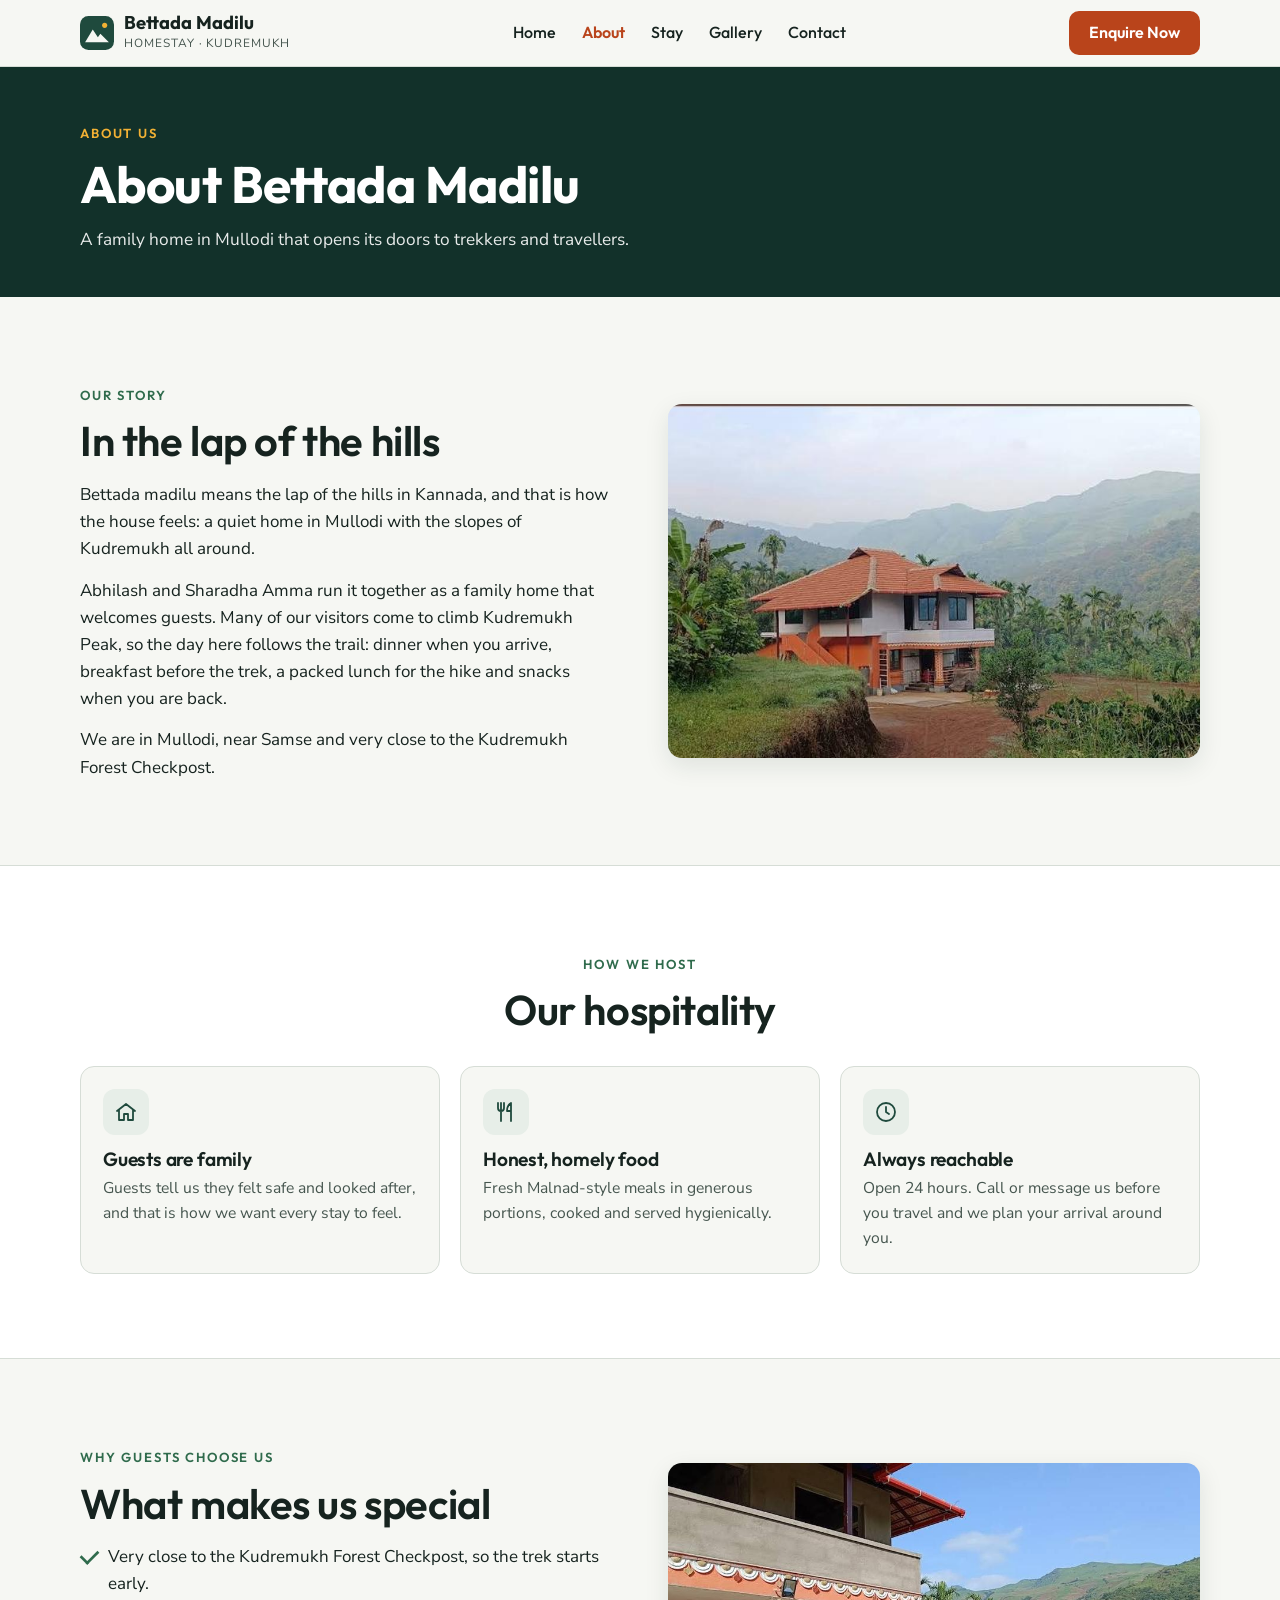
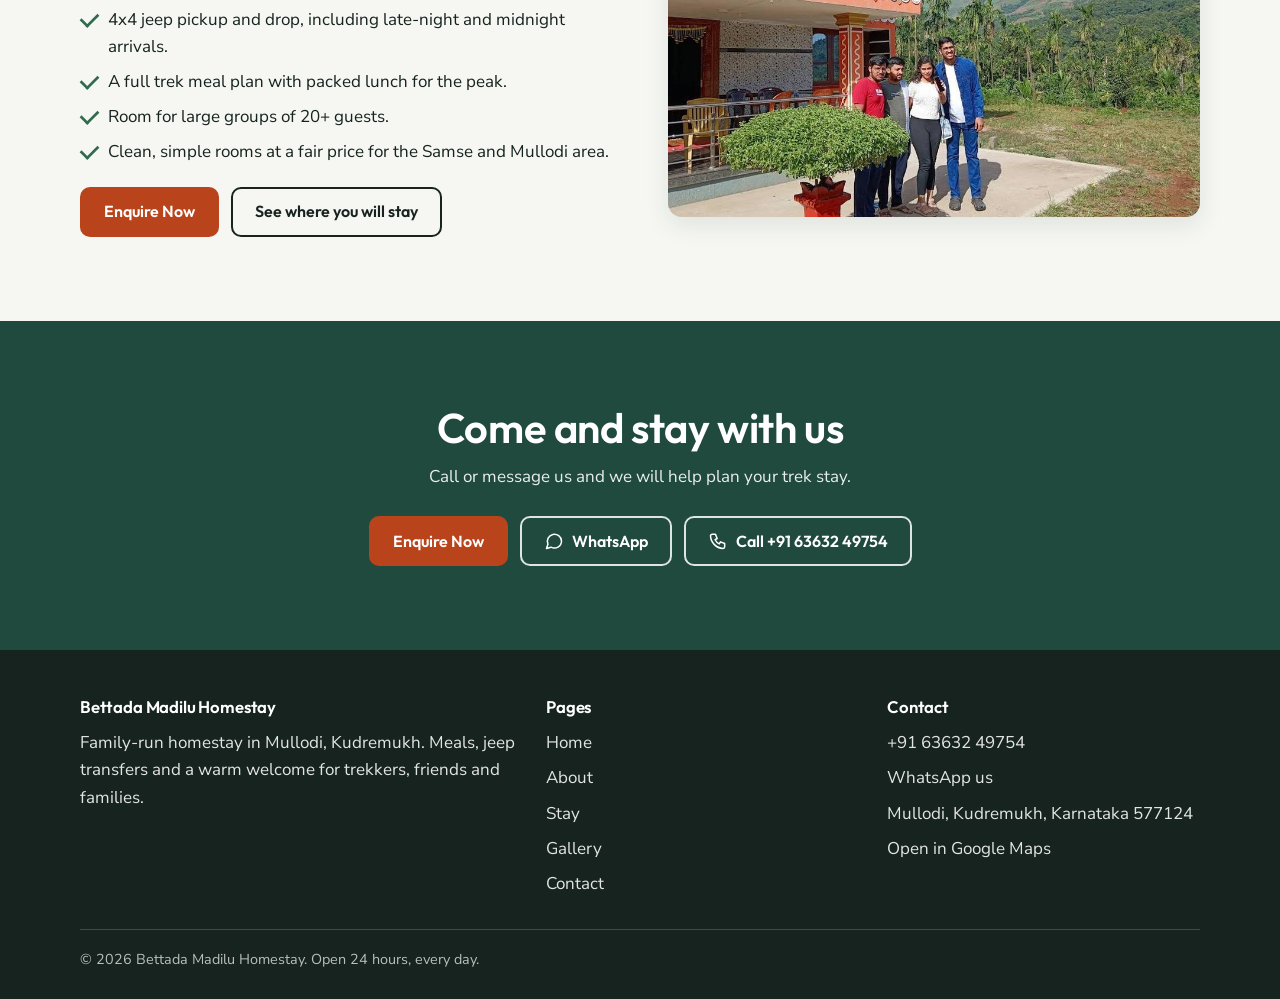
==== about.html @ b0223f60 "Add files via upload" ====
<!doctype html>
<html lang="en">
<head>
<meta charset="utf-8">
<meta name="viewport" content="width=device-width, initial-scale=1, viewport-fit=cover">
<title>About | Bettada Madilu Homestay, Mullodi</title>
<meta name="description" content="The story of Bettada Madilu Homestay, a family-run stay in Mullodi near the Kudremukh Forest Checkpost, hosted by Abhilash and Sharadha Amma.">
<meta name="theme-color" content="#12312a">
<meta property="og:type" content="website">
<meta property="og:title" content="About | Bettada Madilu Homestay, Mullodi">
<meta property="og:description" content="The story of Bettada Madilu Homestay, a family-run stay in Mullodi near the Kudremukh Forest Checkpost, hosted by Abhilash and Sharadha Amma.">
<meta property="og:site_name" content="Bettada Madilu Homestay">
<link rel="preconnect" href="https://fonts.googleapis.com">
<link rel="preconnect" href="https://fonts.gstatic.com" crossorigin>
<link rel="stylesheet" href="https://fonts.googleapis.com/css2?family=Nunito+Sans:wght@400;600;700&family=Outfit:wght@500;600;700&display=swap">
<link rel="stylesheet" href="style.css">
</head>
<body>
<a class="skip" href="#main">Skip to content</a>
<header class="site-header">
  <div class="container bar">
    <a class="brand" href="index.html" aria-label="Bettada Madilu Homestay, home"><svg viewBox="0 0 40 40" fill="none" aria-hidden="true"><rect width="40" height="40" rx="10" fill="currentColor"/><path d="M6 31l9-15 6 9 3-4 10 10z" fill="#f6f7f3"/><circle cx="29" cy="11" r="3" fill="#f2b134"/></svg><span><b>Bettada Madilu</b><small>Homestay &middot; Kudremukh</small></span></a>
    <nav class="nav" id="nav" aria-label="Main"><a href="index.html">Home</a><a href="about.html" aria-current="page">About</a><a href="stay.html">Stay</a><a href="gallery.html">Gallery</a><a href="contact.html">Contact</a></nav>
    <div class="bar-actions">
      <a class="btn btn-primary" href="contact.html#enquiry">Enquire Now</a>
      <button class="menu-btn" id="menuBtn" type="button" aria-expanded="false" aria-controls="nav" aria-label="Open menu"><span></span></button>
    </div>
  </div>
</header>
<main id="main">
<section class="phead">
  <div class="container">
    <span class="eyebrow">About us</span>
    <h1>About Bettada Madilu</h1>
    <p>A family home in Mullodi that opens its doors to trekkers and travellers.</p>
  </div>
</section>

<section class="section">
  <div class="container split">
    <div class="text-block reveal">
      <span class="eyebrow">Our story</span>
      <h2 class="h2">In the lap of the hills</h2>
      <p style="margin-top:16px">Bettada madilu means the lap of the hills in Kannada, and that is how the house feels: a quiet home in Mullodi with the slopes of Kudremukh all around.</p>
      <p>Abhilash and Sharadha Amma run it together as a family home that welcomes guests. Many of our visitors come to climb Kudremukh Peak, so the day here follows the trail: dinner when you arrive, breakfast before the trek, a packed lunch for the hike and snacks when you are back.</p>
      <p>We are in Mullodi, near Samse and very close to the Kudremukh Forest Checkpost.</p>
    </div>
    <div class="photo wide reveal"><img src="Images/house-hills.jpg" width="1000" height="448" alt="The homestay seen across the valley with misty hills behind" loading="lazy"></div>
  </div>
</section>

<section class="section alt">
  <div class="container">
    <div class="center">
      <span class="eyebrow">How we host</span>
      <h2 class="h2">Our hospitality</h2>
    </div>
    <div class="grid amen">
      <div class="card reveal"><span class="ico"><svg viewBox="0 0 24 24" fill="none" stroke="currentColor" stroke-width="1.8" stroke-linecap="round" stroke-linejoin="round" aria-hidden="true"><path d="M3 11l9-7 9 7M5 10v10h5v-6h4v6h5V10"/></svg></span><h3>Guests are family</h3><p>Guests tell us they felt safe and looked after, and that is how we want every stay to feel.</p></div>
      <div class="card reveal"><span class="ico"><svg viewBox="0 0 24 24" fill="none" stroke="currentColor" stroke-width="1.8" stroke-linecap="round" stroke-linejoin="round" aria-hidden="true"><path d="M7 3v8M4 3v5a3 3 0 0 0 6 0V3M7 11v10M17 21V3c-2.5 1.5-4 4.5-4 8h4"/></svg></span><h3>Honest, homely food</h3><p>Fresh Malnad-style meals in generous portions, cooked and served hygienically.</p></div>
      <div class="card reveal"><span class="ico"><svg viewBox="0 0 24 24" fill="none" stroke="currentColor" stroke-width="1.8" stroke-linecap="round" stroke-linejoin="round" aria-hidden="true"><circle cx="12" cy="12" r="9"/><path d="M12 7v5l3 2"/></svg></span><h3>Always reachable</h3><p>Open 24 hours. Call or message us before you travel and we plan your arrival around you.</p></div>
    </div>
  </div>
</section>

<section class="section">
  <div class="container split rev">
    <div class="photo wide reveal"><img src="Images/guests-balcony.jpg" width="900" height="676" alt="Guests standing outside the homestay with green hills behind" loading="lazy"></div>
    <div class="text-block reveal">
      <span class="eyebrow">Why guests choose us</span>
      <h2 class="h2">What makes us special</h2>
      <ul class="ticks">
        <li>Very close to the Kudremukh Forest Checkpost, so the trek starts early.</li>
        <li>4x4 jeep pickup and drop, including late-night and midnight arrivals.</li>
        <li>A full trek meal plan with packed lunch for the peak.</li>
        <li>Room for large groups of 20+ guests.</li>
        <li>Clean, simple rooms at a fair price for the Samse and Mullodi area.</li>
      </ul>
      <div class="btn-row"><a class="btn btn-primary" href="contact.html#enquiry">Enquire Now</a><a class="btn btn-ghost" href="stay.html">See where you will stay</a></div>
    </div>
  </div>
</section>

<section class="section cta">
  <div class="container reveal">
    <h2 class="h2">Come and stay with us</h2>
    <p>Call or message us and we will help plan your trek stay.</p>
    <div class="btn-row">
      <a class="btn btn-primary" href="contact.html#enquiry">Enquire Now</a>
      <a class="btn btn-light" href="https://wa.me/916363249754?text=Hello%20Bettada%20Madilu%20Homestay%2C%20I%20would%20like%20to%20make%20an%20enquiry." target="_blank" rel="noopener"><svg viewBox="0 0 24 24" fill="none" stroke="currentColor" stroke-width="1.8" stroke-linecap="round" stroke-linejoin="round" aria-hidden="true"><path d="M21 12a8.5 8.5 0 0 1-12.6 7.4L3 21l1.7-5.2A8.5 8.5 0 1 1 21 12z"/></svg>WhatsApp</a>
      <a class="btn btn-light" href="tel:+916363249754"><svg viewBox="0 0 24 24" fill="none" stroke="currentColor" stroke-width="1.8" stroke-linecap="round" stroke-linejoin="round" aria-hidden="true"><path d="M5 4h4l2 5-2.5 1.5a11 11 0 0 0 5 5L15 13l5 2v4a2 2 0 0 1-2 2A16 16 0 0 1 3 6a2 2 0 0 1 2-2z"/></svg>Call +91 63632 49754</a>
    </div>
  </div>
</section>

</main>
<footer class="site-footer">
  <div class="container">
    <div class="foot-grid">
      <div>
        <h3>Bettada Madilu Homestay</h3>
        <p>Family-run homestay in Mullodi, Kudremukh. Meals, jeep transfers and a warm welcome for trekkers, friends and families.</p>
      </div>
      <div>
        <h3>Pages</h3>
        <ul><li><a href="index.html">Home</a></li><li><a href="about.html">About</a></li><li><a href="stay.html">Stay</a></li><li><a href="gallery.html">Gallery</a></li><li><a href="contact.html">Contact</a></li></ul>
      </div>
      <div>
        <h3>Contact</h3>
        <ul>
          <li><a href="tel:+916363249754">+91 63632 49754</a></li>
          <li><a href="https://wa.me/916363249754?text=Hello%20Bettada%20Madilu%20Homestay%2C%20I%20would%20like%20to%20make%20an%20enquiry." target="_blank" rel="noopener">WhatsApp us</a></li>
          <li>Mullodi, Kudremukh, Karnataka 577124</li>
          <li><a href="https://www.google.com/maps/search/?api=1&query=Bettada+Madilu+Homestay+Mullodi+Kudremukh" target="_blank" rel="noopener">Open in Google Maps</a></li>
        </ul>
      </div>
    </div>
    <p class="copy">&copy; <span id="year">2026</span> Bettada Madilu Homestay. Open 24 hours, every day.</p>
  </div>
</footer>
<div class="mbar">
  <a class="btn btn-ghost" href="tel:+916363249754"><svg viewBox="0 0 24 24" fill="none" stroke="currentColor" stroke-width="1.8" stroke-linecap="round" stroke-linejoin="round" aria-hidden="true"><path d="M5 4h4l2 5-2.5 1.5a11 11 0 0 0 5 5L15 13l5 2v4a2 2 0 0 1-2 2A16 16 0 0 1 3 6a2 2 0 0 1 2-2z"/></svg>Call</a>
  <a class="btn btn-wa" href="https://wa.me/916363249754?text=Hello%20Bettada%20Madilu%20Homestay%2C%20I%20would%20like%20to%20make%20an%20enquiry." target="_blank" rel="noopener"><svg viewBox="0 0 24 24" fill="none" stroke="currentColor" stroke-width="1.8" stroke-linecap="round" stroke-linejoin="round" aria-hidden="true"><path d="M21 12a8.5 8.5 0 0 1-12.6 7.4L3 21l1.7-5.2A8.5 8.5 0 1 1 21 12z"/></svg>WhatsApp</a>
  <a class="btn btn-primary" href="contact.html#enquiry">Enquire</a>
</div>
<script src="main.js" defer></script>
</body>
</html>
---- style.css ----
/* Layout: calm hospitality site. Photo-led hero, white cards on a pale stone ground, deep forest bands for reviews and calls to action.
   Square-ish 10-14px corners, one orange accent reserved for the main enquiry button. Motion is limited to a gentle rise on scroll and hover lifts. */
:root {
  --ink: #16231f;
  --muted: #46564f;
  --forest: #1f4a3d;
  --forest-dark: #12312a;
  --leaf: #2f6b4c;
  --stone: #f6f7f3;
  --white: #ffffff;
  --mist: #e7eee8;
  --line: #d6ddd6;
  --tile: #b9441b;
  --tile-dark: #9a3714;
  --wa: #17784a;
  --sun: #f2b134;
  --head: "Outfit", "Segoe UI", system-ui, sans-serif;
  --body: "Nunito Sans", "Segoe UI", system-ui, -apple-system, sans-serif;
  --radius: 14px;
  --shadow: 0 8px 24px rgba(18, 49, 42, 0.1);
  color-scheme: light;
}

* { box-sizing: border-box; }
html { scroll-behavior: smooth; -webkit-text-size-adjust: 100%; }
body {
  margin: 0;
  background: var(--stone);
  color: var(--ink);
  font-family: var(--body);
  font-size: 17px;
  line-height: 1.6;
  padding-bottom: 78px;
  overflow-x: hidden;
}
img { display: block; max-width: 100%; height: auto; }
a { color: inherit; }
p { margin: 0; }
h1, h2, h3 { font-family: var(--head); font-weight: 600; line-height: 1.12; letter-spacing: -0.01em; margin: 0; text-wrap: balance; }
:focus-visible { outline: 3px solid var(--tile); outline-offset: 3px; }

.container { width: 100%; max-width: 1160px; margin: 0 auto; padding-inline: 20px; }
.skip { position: absolute; left: -999px; top: 8px; background: var(--ink); color: #fff; padding: 10px 14px; border-radius: 8px; z-index: 100; }
.skip:focus { left: 8px; }

.section { padding-block: 60px; }
.section.alt { background: var(--white); border-block: 1px solid var(--line); }
.eyebrow { font-family: var(--head); font-weight: 600; font-size: 0.82rem; letter-spacing: 0.14em; text-transform: uppercase; color: var(--leaf); }
.h2 { font-size: clamp(1.7rem, 4.6vw, 2.6rem); margin-top: 10px; }
.lede { margin-top: 14px; max-width: 60ch; color: var(--muted); font-size: 1.08rem; }
.center { text-align: center; }
.center .lede { margin-inline: auto; }
.grid { display: grid; gap: 20px; }
.grid > * { min-width: 0; }

/* buttons */
.btn {
  display: inline-flex; align-items: center; justify-content: center; gap: 8px;
  font-family: var(--head); font-weight: 600; font-size: 1rem; text-decoration: none; line-height: 1.2;
  padding: 13px 22px; border-radius: 10px; border: 2px solid transparent; cursor: pointer;
  transition: transform 0.15s ease, background-color 0.15s ease, box-shadow 0.15s ease;
}
.btn svg { width: 20px; height: 20px; flex: none; }
.btn:hover { transform: translateY(-2px); box-shadow: 0 6px 14px rgba(18, 49, 42, 0.18); }
.btn-primary { background: var(--tile); color: #fff; }
.btn-primary:hover { background: var(--tile-dark); }
.btn-wa { background: var(--wa); color: #fff; }
.btn-ghost { background: transparent; color: var(--ink); border-color: var(--ink); }
.btn-light { background: transparent; color: #fff; border-color: rgba(255, 255, 255, 0.85); }
.btn-row { display: flex; flex-wrap: wrap; gap: 12px; margin-top: 26px; }

/* header */
.site-header { position: sticky; top: 0; z-index: 50; background: rgba(246, 247, 243, 0.97); border-bottom: 1px solid var(--line); backdrop-filter: blur(8px); }
.bar { display: flex; align-items: center; justify-content: space-between; gap: 16px; min-height: 66px; }
.brand { display: flex; align-items: center; gap: 10px; text-decoration: none; }
.brand svg { width: 34px; height: 34px; color: var(--forest); flex: none; }
.brand b { display: block; font-family: var(--head); font-weight: 700; font-size: 1.15rem; line-height: 1.1; }
.brand small { display: block; font-size: 0.74rem; color: var(--muted); letter-spacing: 0.08em; text-transform: uppercase; }
.nav { display: none; position: absolute; left: 0; right: 0; top: 100%; background: var(--stone); border-bottom: 1px solid var(--line); padding: 6px 20px 16px; }
.nav.open { display: block; }
.nav a { display: block; padding: 14px 0; border-bottom: 1px solid var(--line); text-decoration: none; font-family: var(--head); font-weight: 500; font-size: 1.1rem; }
.nav a[aria-current="page"] { color: var(--tile); font-weight: 600; }
.bar-actions { display: flex; align-items: center; gap: 10px; }
.bar-actions .btn { display: none; padding: 10px 18px; }
.menu-btn { width: 46px; height: 46px; border: 1px solid var(--line); border-radius: 10px; background: #fff; cursor: pointer; display: grid; place-items: center; }
.menu-btn span, .menu-btn span::before, .menu-btn span::after { content: ""; display: block; width: 20px; height: 2px; background: var(--ink); border-radius: 2px; position: relative; }
.menu-btn span::before { position: absolute; top: -6px; }
.menu-btn span::after { position: absolute; top: 6px; }

/* hero */
.hero { position: relative; color: #fff; background: var(--forest-dark); isolation: isolate; }
.hero .bg { position: absolute; inset: 0; width: 100%; height: 100%; object-fit: cover; object-position: 30% 50%; z-index: -2; }
.hero::after { content: ""; position: absolute; inset: 0; z-index: -1; background: linear-gradient(180deg, rgba(10, 28, 22, 0.4) 0%, rgba(10, 28, 22, 0.6) 40%, rgba(10, 28, 22, 0.9) 100%); }
.hero .container { min-height: 600px; display: flex; flex-direction: column; justify-content: flex-end; padding-block: 90px 48px; }
.hero .eyebrow { color: var(--sun); }
.hero h1 { font-size: clamp(2.4rem, 8.5vw, 4.4rem); font-weight: 700; margin-top: 12px; }
.hero p.intro { margin-top: 16px; max-width: 52ch; font-size: 1.12rem; color: rgba(255, 255, 255, 0.92); }
.hero .callline { margin-top: 16px; font-size: 0.98rem; color: rgba(255, 255, 255, 0.9); }
.hero .callline a { font-weight: 700; }

.phead { background: var(--forest-dark); color: #fff; padding-block: 52px 44px; }
.phead .eyebrow { color: var(--sun); }
.phead h1 { font-size: clamp(2rem, 6.5vw, 3.2rem); font-weight: 700; margin-top: 10px; }
.phead p { margin-top: 12px; max-width: 58ch; color: rgba(255, 255, 255, 0.9); font-size: 1.08rem; }

.facts { background: var(--white); border-bottom: 1px solid var(--line); }
.facts .grid { grid-template-columns: repeat(2, 1fr); gap: 0; }
.fact { padding: 20px 14px; border-right: 1px solid var(--line); border-bottom: 1px solid var(--line); }
.fact:nth-child(2n) { border-right: 0; }
.fact:nth-last-child(-n + 2) { border-bottom: 0; }
.fact b { display: block; font-family: var(--head); font-weight: 700; font-size: 1.55rem; line-height: 1.1; color: var(--forest); }
.fact span { font-size: 0.9rem; color: var(--muted); }

/* content blocks */
.split { display: grid; gap: 32px; align-items: center; }
.split > * { min-width: 0; }
.photo { border-radius: var(--radius); overflow: hidden; box-shadow: var(--shadow); background: var(--mist); }
.photo img { width: 100%; height: 100%; object-fit: cover; }
.photo.tall img { aspect-ratio: 4 / 5; object-position: center 40%; }
.photo.wide img { aspect-ratio: 3 / 2; }
.text-block p + p { margin-top: 14px; }
.text-block .btn-row { margin-top: 22px; }
.link { font-family: var(--head); font-weight: 600; color: var(--leaf); text-decoration: underline; text-underline-offset: 4px; }

.card { background: var(--white); border: 1px solid var(--line); border-radius: var(--radius); padding: 22px; }
.card h3 { font-size: 1.2rem; margin-top: 14px; }
.card p { margin-top: 6px; color: var(--muted); font-size: 0.98rem; }
.ico { width: 46px; height: 46px; border-radius: 12px; background: var(--mist); color: var(--forest); display: grid; place-items: center; }
.ico svg { width: 24px; height: 24px; }
.amen { grid-template-columns: repeat(auto-fit, minmax(230px, 1fr)); margin-top: 32px; }
.section.alt .card { background: var(--stone); }

/* rooms */
.rooms { margin-top: 32px; gap: 28px; }
.room { display: grid; background: var(--white); border: 1px solid var(--line); border-radius: var(--radius); overflow: hidden; box-shadow: var(--shadow); }
.room > * { min-width: 0; }
.room .pic img { width: 100%; height: 100%; min-height: 240px; max-height: 420px; object-fit: cover; }
.room .body { padding: 24px; }
.room h3 { font-size: 1.6rem; }
.room .desc { margin-top: 10px; color: var(--muted); }
.chips { display: flex; flex-wrap: wrap; gap: 8px; padding: 0; margin: 16px 0 0; list-style: none; }
.chips li { background: var(--mist); border-radius: 999px; padding: 6px 13px; font-size: 0.9rem; font-weight: 700; color: var(--forest); }
.price { margin-top: 18px; font-family: var(--head); font-size: 1.9rem; font-weight: 700; color: var(--ink); }
.price small { font-family: var(--body); font-size: 0.95rem; font-weight: 400; color: var(--muted); }
.specs { display: grid; grid-template-columns: 1fr 1fr; gap: 10px 16px; margin: 18px 0 0; }
.specs dt { font-size: 0.8rem; text-transform: uppercase; letter-spacing: 0.1em; color: var(--muted); font-weight: 700; }
.specs dd { margin: 2px 0 0; font-weight: 600; }
.ticks { list-style: none; padding: 0; margin: 16px 0 0; display: grid; gap: 8px; }
.ticks li { position: relative; padding-left: 28px; }
.ticks li::before { content: ""; position: absolute; left: 0; top: 6px; width: 16px; height: 9px; border-left: 3px solid var(--leaf); border-bottom: 3px solid var(--leaf); transform: rotate(-45deg) scale(0.9); }

/* gallery */
.strip { display: grid; grid-template-columns: repeat(2, 1fr); gap: 10px; margin-top: 28px; }
.strip a { display: block; border-radius: 12px; overflow: hidden; }
.strip img { width: 100%; aspect-ratio: 1 / 1; object-fit: cover; transition: transform 0.4s ease; }
.strip a:hover img { transform: scale(1.05); }
.masonry { columns: 2; column-gap: 12px; margin-top: 12px; }
.g-item { display: block; width: 100%; padding: 0; margin: 0 0 12px; border: 0; background: var(--mist); border-radius: 12px; overflow: hidden; cursor: zoom-in; break-inside: avoid; }
.g-item img { width: 100%; transition: transform 0.4s ease; }
.g-item:hover img { transform: scale(1.04); }
dialog { border: 0; padding: 0; background: transparent; max-width: min(96vw, 1100px); max-height: 94vh; overflow: visible; }
dialog::backdrop { background: rgba(10, 20, 16, 0.88); }
dialog img { max-width: 100%; max-height: 84vh; width: auto; margin: 0 auto; border-radius: 10px; }
dialog .cap { color: #fff; text-align: center; margin-top: 10px; font-size: 0.98rem; }
dialog .close { position: absolute; right: 0; top: -48px; width: 44px; height: 44px; border-radius: 50%; border: 0; background: #fff; font-size: 1.5rem; line-height: 1; cursor: pointer; }

/* reviews + cta */
.reviews { background: var(--forest-dark); color: #fff; }
.reviews .eyebrow { color: var(--sun); }
.score { display: flex; align-items: baseline; gap: 12px; flex-wrap: wrap; margin-top: 14px; }
.score b { font-family: var(--head); font-weight: 700; font-size: clamp(3.6rem, 14vw, 5.5rem); line-height: 1; }
.score .stars { color: var(--sun); font-size: 1.5rem; letter-spacing: 3px; }
.score small { width: 100%; color: rgba(255, 255, 255, 0.85); font-size: 1rem; }
.themes { display: flex; flex-wrap: wrap; gap: 10px; padding: 0; margin: 0; list-style: none; }
.themes li { background: rgba(255, 255, 255, 0.12); border: 1px solid rgba(255, 255, 255, 0.25); border-radius: 12px; padding: 12px 16px; font-weight: 600; }
.note { margin-top: 18px; color: rgba(255, 255, 255, 0.85); font-size: 0.95rem; }
.cta { background: var(--forest); color: #fff; text-align: center; }
.cta .h2 { margin-top: 0; }
.cta p { margin: 12px auto 0; max-width: 52ch; color: rgba(255, 255, 255, 0.9); }
.cta .btn-row { justify-content: center; }

/* contact */
.contact-grid { gap: 28px; }
.info { display: grid; gap: 14px; }
.info .card { display: grid; grid-template-columns: 46px 1fr; gap: 14px; align-items: start; }
.info h3 { margin-top: 0; font-size: 1.05rem; }
.info .big { font-family: var(--head); font-weight: 600; font-size: 1.35rem; margin-top: 2px; user-select: all; }
.info .btn-row { margin-top: 12px; }
.info .btn { padding: 10px 16px; font-size: 0.95rem; }
.form-card { background: var(--white); border: 1px solid var(--line); border-radius: var(--radius); padding: 24px; box-shadow: var(--shadow); }
.form-card h2 { font-size: 1.6rem; }
form { display: grid; gap: 16px; margin-top: 18px; }
.field { display: grid; gap: 6px; }
.field label { font-weight: 700; font-size: 0.92rem; }
.field input, .field textarea { font: inherit; font-size: 16px; padding: 12px 14px; border: 1px solid #aab6ae; border-radius: 10px; background: #fff; color: var(--ink); width: 100%; min-width: 0; }
.field textarea { min-height: 110px; resize: vertical; }
.row2 { display: grid; gap: 16px; grid-template-columns: 1fr; }
.row2 > * { min-width: 0; }
.fine { font-size: 0.88rem; color: var(--muted); }
.map { margin-top: 28px; }
.map iframe { width: 100%; height: 340px; border: 0; border-radius: var(--radius); background: var(--mist); }

/* footer */
.site-footer { background: var(--ink); color: rgba(255, 255, 255, 0.88); padding-block: 48px 28px; margin-top: 0; }
.site-footer h3 { color: #fff; font-size: 1.05rem; margin-bottom: 12px; }
.site-footer a { text-decoration: none; }
.site-footer a:hover { text-decoration: underline; }
.site-footer ul { list-style: none; padding: 0; margin: 0; display: grid; gap: 8px; }
.foot-grid { display: grid; gap: 28px; }
.foot-grid > * { min-width: 0; }
.copy { margin-top: 32px; padding-top: 18px; border-top: 1px solid rgba(255, 255, 255, 0.18); font-size: 0.9rem; color: rgba(255, 255, 255, 0.7); }

/* mobile action bar */
.mbar { position: fixed; left: 0; right: 0; bottom: 0; z-index: 60; display: grid; grid-template-columns: 1fr 1fr 1fr; gap: 8px; padding: 10px 12px calc(10px + env(safe-area-inset-bottom, 0px)); background: rgba(246, 247, 243, 0.98); border-top: 1px solid var(--line); }
.mbar .btn { padding: 11px 6px; font-size: 0.92rem; }
.mbar .btn svg { width: 18px; height: 18px; }

/* gentle rise on scroll (opacity stays 1, so nothing is ever hidden) */
.js .reveal { transform: translateY(18px); transition: transform 0.6s ease; }
.js .reveal.in { transform: none; }

@media (min-width: 560px) {
  .row2 { grid-template-columns: 1fr 1fr; }
  .facts .grid { grid-template-columns: repeat(4, 1fr); }
  .fact { border-bottom: 0; }
  .fact:nth-child(2n) { border-right: 1px solid var(--line); }
  .fact:last-child { border-right: 0; }
  .strip { grid-template-columns: repeat(4, 1fr); }
}
@media (min-width: 760px) {
  .masonry { columns: 3; column-gap: 14px; }
  .g-item { margin-bottom: 14px; }
  .foot-grid { grid-template-columns: 1.4fr 1fr 1fr; }
}
@media (min-width: 860px) {
  .section { padding-block: 84px; }
  .split { grid-template-columns: 1fr 1fr; gap: 56px; }
  .split.rev > :first-child { order: 2; }
  .room { grid-template-columns: 1fr 1fr; }
  .room .pic img { max-height: none; height: 100%; }
  .contact-grid { grid-template-columns: 1fr 1fr; align-items: start; }
  .hero .container { min-height: 640px; padding-bottom: 72px; }
  .hero::after { background: linear-gradient(90deg, rgba(10, 28, 22, 0.88) 0%, rgba(10, 28, 22, 0.55) 55%, rgba(10, 28, 22, 0.2) 100%); }
}
@media (min-width: 900px) {
  body { padding-bottom: 0; }
  .mbar, .menu-btn { display: none; }
  .nav { display: flex; position: static; background: none; border: 0; padding: 0; gap: 26px; }
  .nav a { padding: 6px 0; border: 0; font-size: 1rem; }
  .nav a:hover { color: var(--tile); }
  .bar-actions .btn { display: inline-flex; }
}
@media (prefers-reduced-motion: reduce) {
  * { transition: none !important; animation: none !important; scroll-behavior: auto !important; }
  .js .reveal { transform: none; }
}
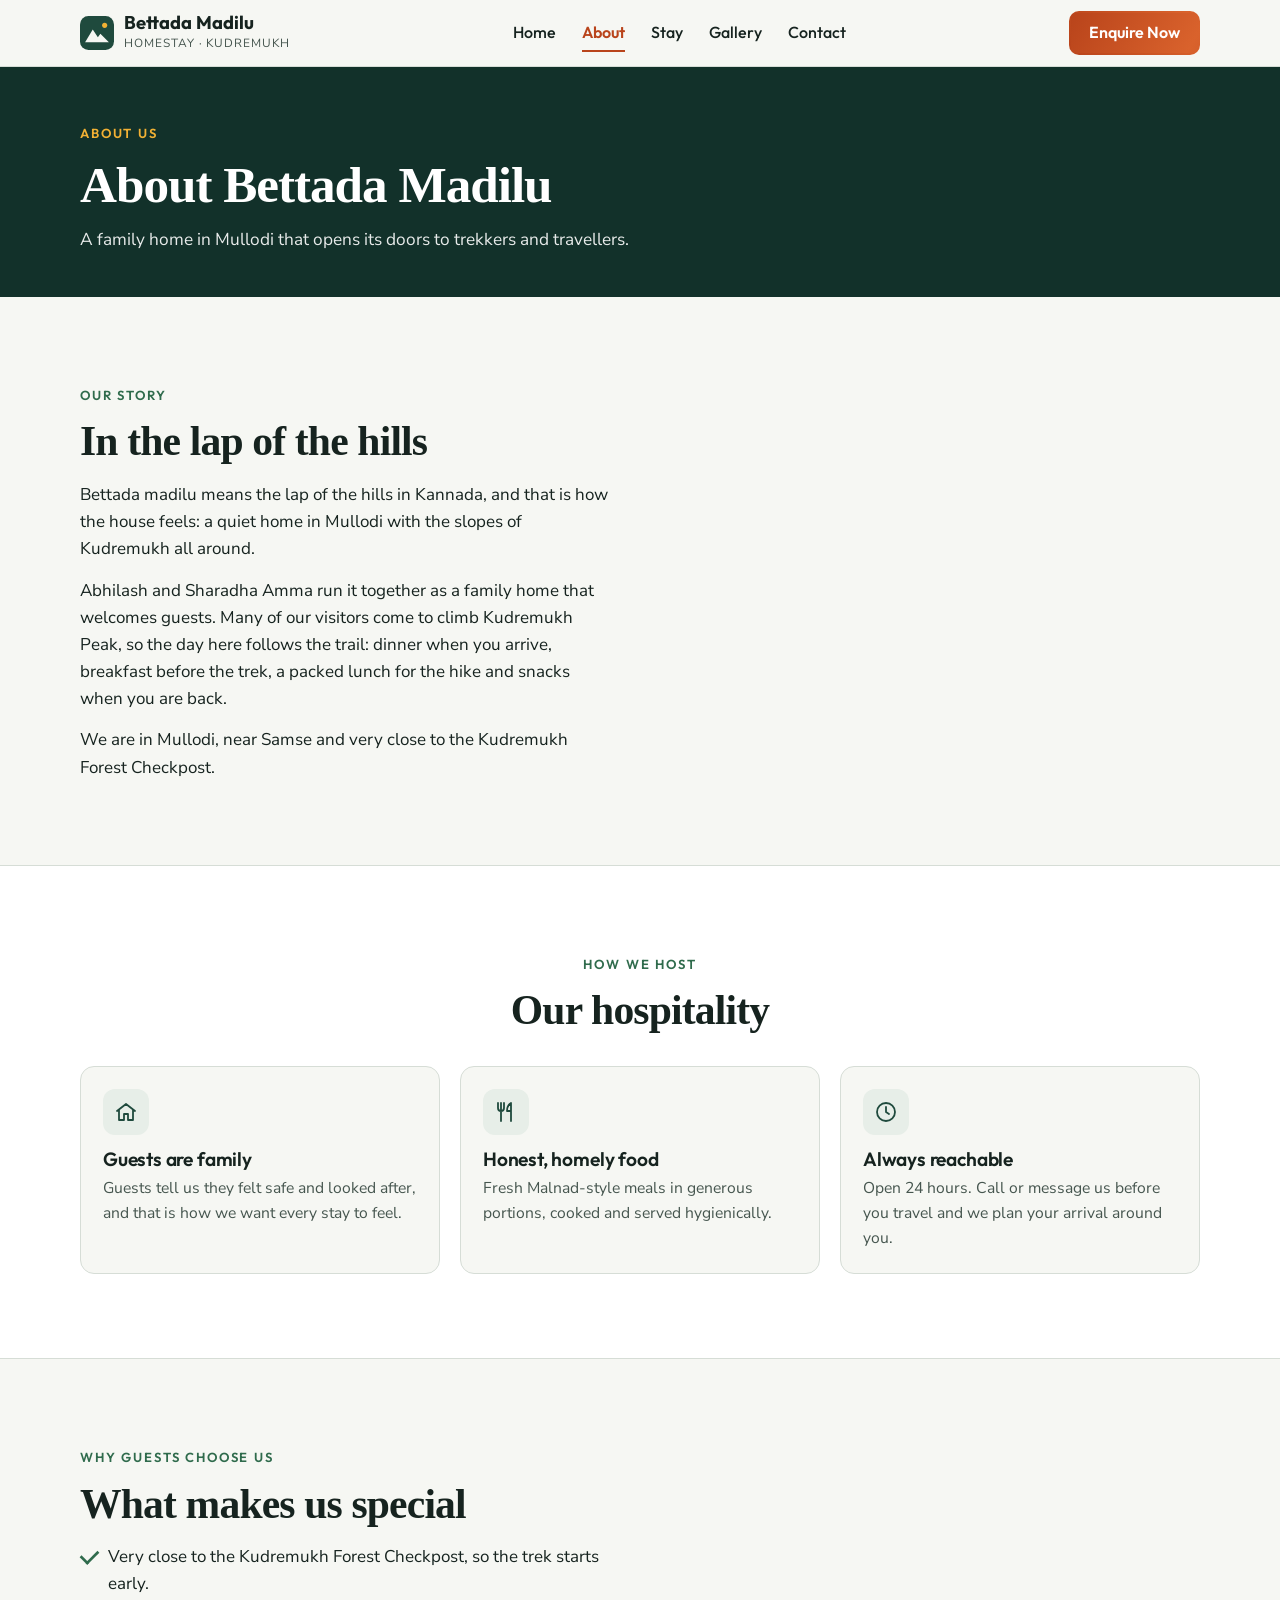
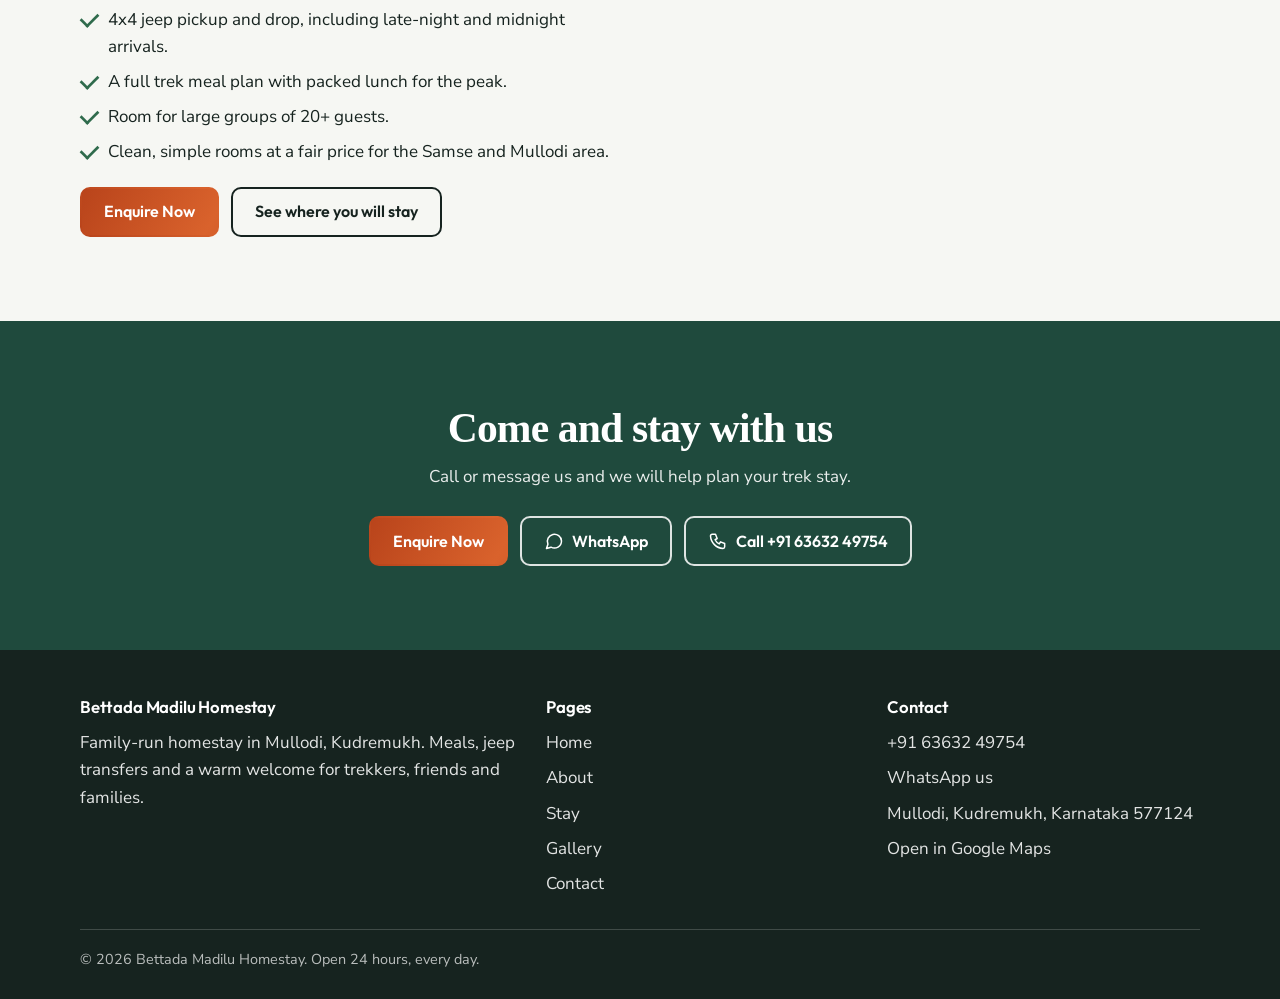
==== commit b3c67285: "Add files via upload" ====
--- a/about.html
+++ b/about.html
@@ -45,7 +45,7 @@
       <p>Abhilash and Sharadha Amma run it together as a family home that welcomes guests. Many of our visitors come to climb Kudremukh Peak, so the day here follows the trail: dinner when you arrive, breakfast before the trek, a packed lunch for the hike and snacks when you are back.</p>
       <p>We are in Mullodi, near Samse and very close to the Kudremukh Forest Checkpost.</p>
     </div>
-    <div class="photo wide reveal"><img src="Images/house-hills.jpg" width="1000" height="448" alt="The homestay seen across the valley with misty hills behind" loading="lazy"></div>
+    <div class="photo wide reveal"><img src="images/house-hills.jpg" width="1000" height="448" alt="The homestay seen across the valley with misty hills behind" loading="lazy"></div>
   </div>
 </section>
 
@@ -65,7 +65,7 @@
 
 <section class="section">
   <div class="container split rev">
-    <div class="photo wide reveal"><img src="Images/guests-balcony.jpg" width="900" height="676" alt="Guests standing outside the homestay with green hills behind" loading="lazy"></div>
+    <div class="photo wide reveal"><img src="images/guests-balcony.jpg" width="900" height="676" alt="Guests standing outside the homestay with green hills behind" loading="lazy"></div>
     <div class="text-block reveal">
       <span class="eyebrow">Why guests choose us</span>
       <h2 class="h2">What makes us special</h2>
--- a/style.css
+++ b/style.css
@@ -254,3 +254,109 @@
   * { transition: none !important; animation: none !important; scroll-behavior: auto !important; }
   .js .reveal { transform: none; }
 }
+
+/* ===== v2: cinematic layer (video intro, motion, texture) ===== */
+:root { --serif: "Fraunces", Georgia, serif; --ease: cubic-bezier(.22, 1, .36, 1); }
+h1, .h2 { font-family: var(--serif); font-weight: 600; letter-spacing: -0.02em; }
+h1 em, .h2 em { font-style: italic; font-weight: 500; }
+.h2 em { color: var(--tile); }
+::selection { background: var(--sun); color: var(--ink); }
+
+/* scroll progress + page transitions */
+.progress { position: fixed; left: 0; top: 0; height: 3px; width: 100%; z-index: 120; background: linear-gradient(90deg, var(--sun), var(--tile)); transform: scaleX(0); transform-origin: 0 50%; pointer-events: none; }
+body { animation: pageIn .7s var(--ease) both; }
+body.leaving { opacity: 0; transform: translateY(-8px); transition: opacity .35s ease, transform .35s ease; }
+@keyframes pageIn { from { opacity: 0; } }
+
+/* header: glass bar, transparent over the home hero */
+.site-header { transition: background-color .4s, transform .9s var(--ease), border-color .4s, box-shadow .4s; }
+.site-header.solid { box-shadow: 0 6px 24px rgba(18, 49, 42, .1); }
+.home .site-header { position: fixed; left: 0; right: 0; }
+.home .site-header:not(.solid) { background: transparent; border-color: transparent; backdrop-filter: none; color: #fff; }
+.home .site-header:not(.solid) .brand svg { color: #fff; }
+.home .site-header:not(.solid) .brand small { color: rgba(255, 255, 255, .78); }
+.nav a { color: var(--ink); position: relative; }
+.nav a[aria-current="page"] { color: var(--tile); }
+@media (min-width: 900px) {
+  .home .site-header:not(.solid) .nav a { color: #fff; }
+  .nav a::after { content: ""; position: absolute; left: 0; bottom: 0; height: 2px; width: 100%; background: var(--tile); transform: scaleX(0); transform-origin: 0 50%; transition: transform .35s var(--ease); }
+  .nav a:hover::after, .nav a[aria-current="page"]::after { transform: scaleX(1); }
+}
+
+/* hero: full-screen video stage */
+.hero { min-height: 100svh; overflow: hidden; display: flex; }
+.hero .container { min-height: 100svh; padding-block: 130px 120px; }
+.hero .stage { position: absolute; inset: 0; z-index: -2; overflow: hidden; background: #0a1c16; }
+.hero .stage .bg, .hero .stage video { position: absolute; inset: 0; width: 100%; height: 100%; object-fit: cover; object-position: 30% 50%; z-index: 0; transform: scale(1); transition: transform 3.6s var(--ease); }
+.hero .stage video { z-index: 1; opacity: 0; transition: transform 3.6s var(--ease), opacity 1s ease; }
+.hero.has-video .stage video { opacity: 1; }
+.hero:not(.has-video) .stage .bg { animation: kenburns 24s ease-out both; }
+.hero.ended .stage video { animation: breathe 30s ease-in-out infinite alternate; }
+@keyframes kenburns { from { transform: scale(1.18); } to { transform: scale(1); } }
+@keyframes breathe { to { transform: scale(1.045); } }
+.hero::after { transition: opacity 1.8s ease; }
+.hero h1 { font-size: clamp(2.7rem, 9.5vw, 5.6rem); line-height: 1.02; }
+.hero h1 em { color: var(--sun); }
+.hero .w { display: inline-block; overflow: hidden; vertical-align: top; padding: 0 .04em .14em; margin-bottom: -.14em; }
+.hero .w > span { display: inline-block; transition: transform 1.1s var(--ease); transition-delay: calc(var(--k) * 110ms + 350ms); }
+.hero .container > * { transition: opacity 1s var(--ease), transform 1s var(--ease); transition-delay: calc(var(--i, 0) * 130ms + 250ms); }
+
+/* intro state: video full-bleed and zoomed in, interface waits */
+.intro .hero .stage .bg, .intro .hero .stage video { transform: scale(1.22); }
+.intro .hero::after { opacity: 0; }
+.intro .hero .container > * { opacity: 0; transform: translateY(28px); }
+.intro .hero .w > span { transform: translateY(112%); }
+.intro .site-header { transform: translateY(-110%); }
+.intro .scroll-cue, .intro .snd, .intro .mbar { opacity: 0; }
+.opening { position: absolute; inset: 0; z-index: 3; display: grid; place-content: center; text-align: center; color: #fff; pointer-events: none; opacity: 0; transform: scale(1.08); transition: opacity 1.2s ease, transform 2.4s var(--ease); }
+.opening span { font-family: var(--head); font-size: .8rem; letter-spacing: .5em; text-transform: uppercase; color: var(--sun); }
+.opening b { font-family: var(--serif); font-weight: 600; font-size: clamp(2.2rem, 8vw, 5rem); letter-spacing: -.02em; margin-top: 12px; text-shadow: 0 4px 40px rgba(0, 0, 0, .5); }
+.intro .opening { opacity: 1; transform: none; transition-delay: .5s; }
+.opening::before { content: ""; position: absolute; inset: 0; background: radial-gradient(closest-side, rgba(0, 0, 0, .35), transparent); z-index: -1; }
+
+.scroll-cue { position: absolute; left: 50%; bottom: 96px; z-index: 2; width: 26px; height: 42px; margin-left: -13px; border: 2px solid rgba(255, 255, 255, .8); border-radius: 14px; transition: opacity .8s ease 1.4s; }
+.scroll-cue i { position: absolute; left: 50%; top: 7px; width: 4px; height: 8px; margin-left: -2px; border-radius: 2px; background: var(--sun); animation: wheel 1.8s ease-in-out infinite; }
+@keyframes wheel { 0% { opacity: 0; transform: translateY(0); } 30% { opacity: 1; } 100% { opacity: 0; transform: translateY(14px); } }
+.snd { position: absolute; right: 18px; bottom: 100px; z-index: 2; width: 46px; height: 46px; display: none; place-items: center; border-radius: 50%; border: 1px solid rgba(255, 255, 255, .6); background: rgba(10, 28, 22, .45); backdrop-filter: blur(6px); color: #fff; cursor: pointer; transition: opacity .8s ease 1.4s, background .2s; }
+.hero.has-video .snd { display: grid; }
+.snd:hover { background: var(--tile); }
+.snd svg { width: 22px; height: 22px; }
+.snd .w1 { opacity: 0; }
+.snd[aria-pressed="true"] .w1 { opacity: 1; }
+.ridge { position: absolute; left: 0; right: 0; bottom: -1px; width: 100%; height: clamp(46px, 8vw, 110px); z-index: 1; pointer-events: none; display: block; }
+
+/* ticker ribbon */
+.marquee { background: var(--forest-dark); color: #fff; overflow: hidden; border-block: 1px solid rgba(255, 255, 255, .08); }
+.marquee .track { display: flex; width: max-content; animation: slide 38s linear infinite; }
+.marquee span { font-family: var(--serif); font-style: italic; font-size: clamp(1.1rem, 3vw, 1.6rem); padding: 16px 28px; white-space: nowrap; }
+.marquee span::after { content: "\2726"; margin-left: 56px; color: var(--sun); font-style: normal; }
+@keyframes slide { to { transform: translateX(-50%); } }
+
+/* richer reveals */
+.js .reveal { opacity: 0; transform: translateY(34px); transition: opacity .9s var(--ease), transform .9s var(--ease); transition-delay: var(--d, 0ms); }
+.js .reveal.in { opacity: 1; transform: none; }
+.js .photo.reveal, .js .room .pic { clip-path: inset(0 0 100% 0 round 14px); }
+.js .photo.reveal.in, .js .room.in .pic { clip-path: inset(0 0 0 0 round 0); transition: clip-path 1.3s var(--ease), opacity .9s var(--ease), transform .9s var(--ease); }
+.photo img, .room .pic img { will-change: transform; }
+.fact b { background: linear-gradient(90deg, var(--forest), var(--tile)); -webkit-background-clip: text; background-clip: text; color: transparent; }
+
+/* cards: cursor spotlight + lift */
+.card, .room { position: relative; transition: transform .35s var(--ease), box-shadow .35s, border-color .35s, opacity .9s var(--ease); }
+.card::before { content: ""; position: absolute; inset: 0; border-radius: inherit; background: radial-gradient(240px circle at var(--mx, 50%) var(--my, 0%), rgba(242, 177, 52, .22), transparent 70%); opacity: 0; transition: opacity .3s; pointer-events: none; }
+.card:hover { transform: translateY(-6px); border-color: var(--leaf); box-shadow: 0 16px 34px rgba(18, 49, 42, .14); }
+.card:hover::before { opacity: 1; }
+.card .ico { transition: transform .5s var(--ease), background-color .3s, color .3s; }
+.card:hover .ico { transform: rotate(-8deg) scale(1.12); }
+.strip a { position: relative; }
+.strip a::after { content: ""; position: absolute; inset: 0; background: linear-gradient(180deg, transparent 50%, rgba(10, 28, 22, .55)); opacity: 0; transition: opacity .35s; }
+.strip a:hover::after { opacity: 1; }
+.stars { background: linear-gradient(90deg, var(--sun) 50%, rgba(255, 255, 255, .25) 50%); background-size: 200% 100%; -webkit-background-clip: text; background-clip: text; color: transparent; }
+.btn-primary { background-image: linear-gradient(120deg, var(--tile), #d9622c, var(--tile)); background-size: 200% 100%; transition: transform .15s ease, box-shadow .15s ease, background-position .6s ease; }
+.btn-primary:hover { background-position: 100% 0; }
+@media (min-width: 900px) { .snd { bottom: 48px; right: 32px; } .scroll-cue { bottom: 56px; } }
+@media (prefers-reduced-motion: reduce) {
+  .js .reveal, .js .photo.reveal, .js .room .pic { opacity: 1; transform: none; clip-path: none; }
+  .marquee .track { animation: none; }
+  body { animation: none; }
+}
+@media (max-width: 899px) { .scroll-cue { display: none; } }
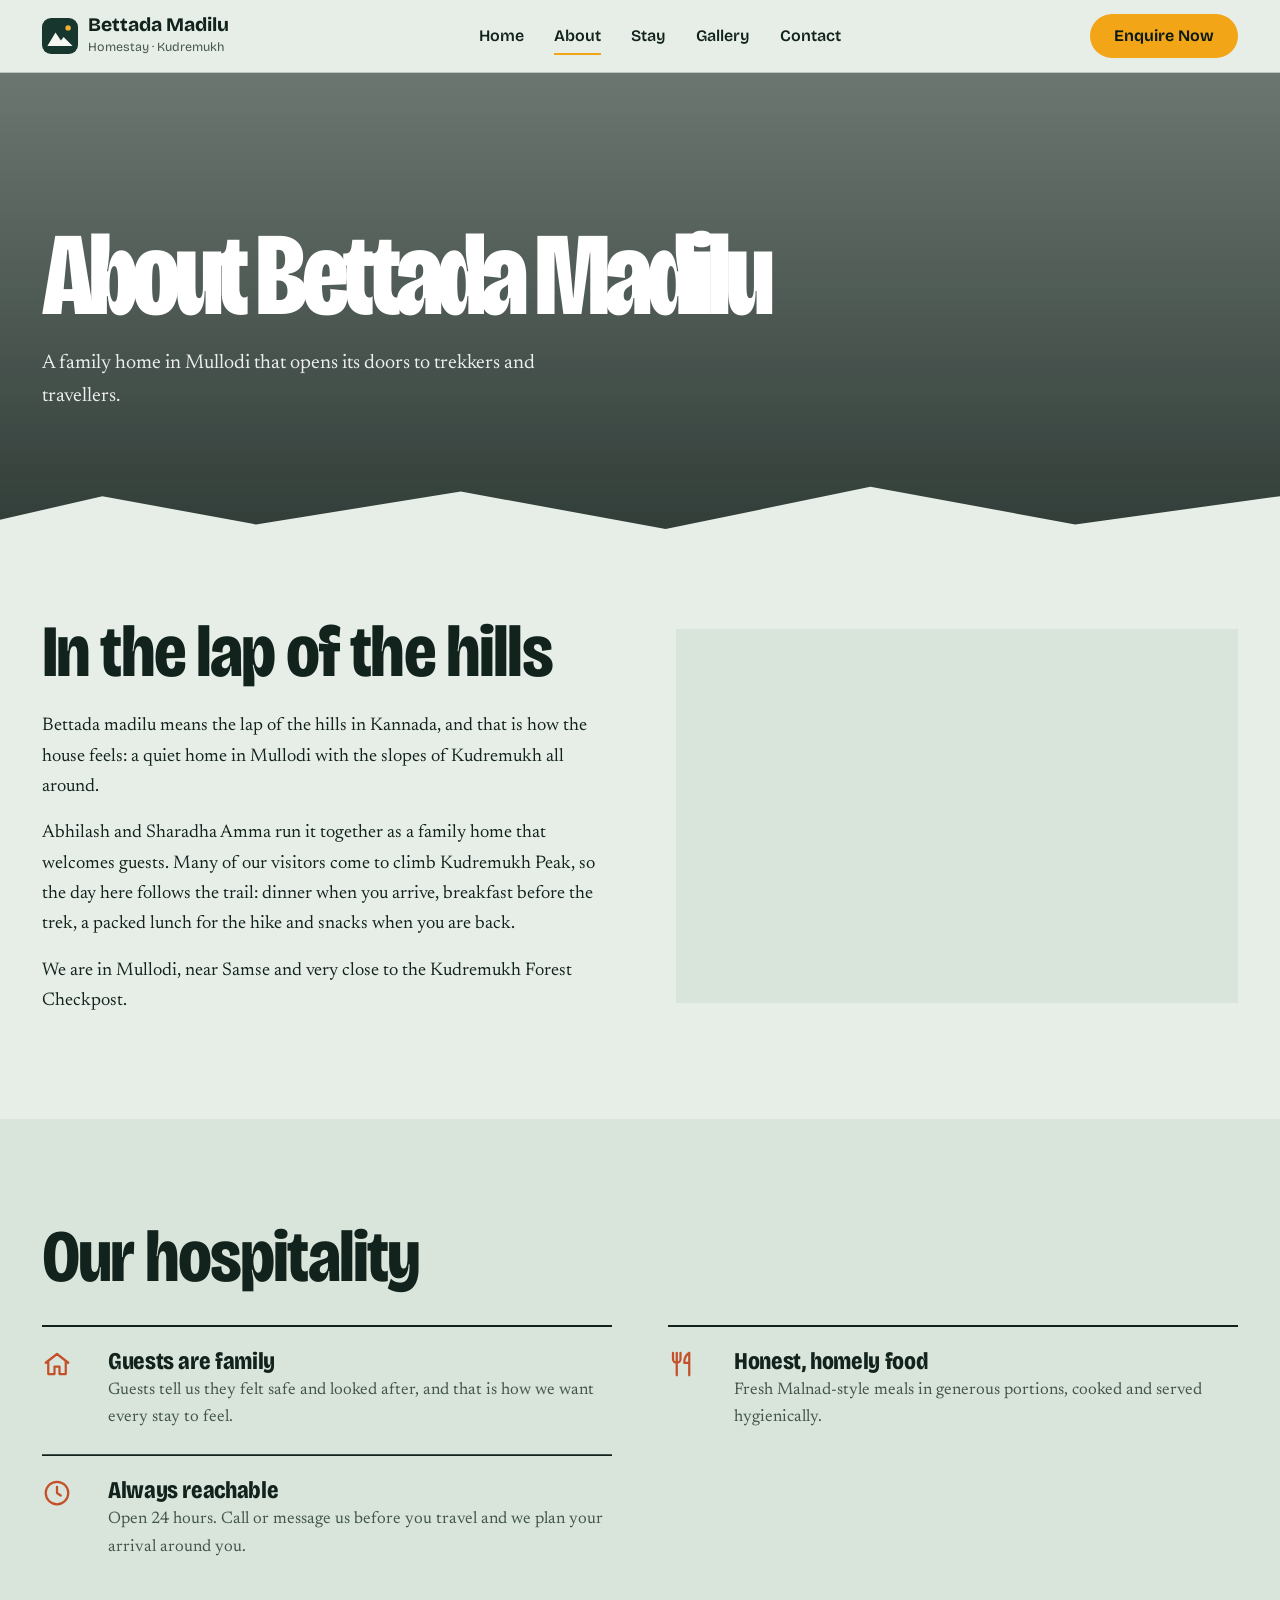
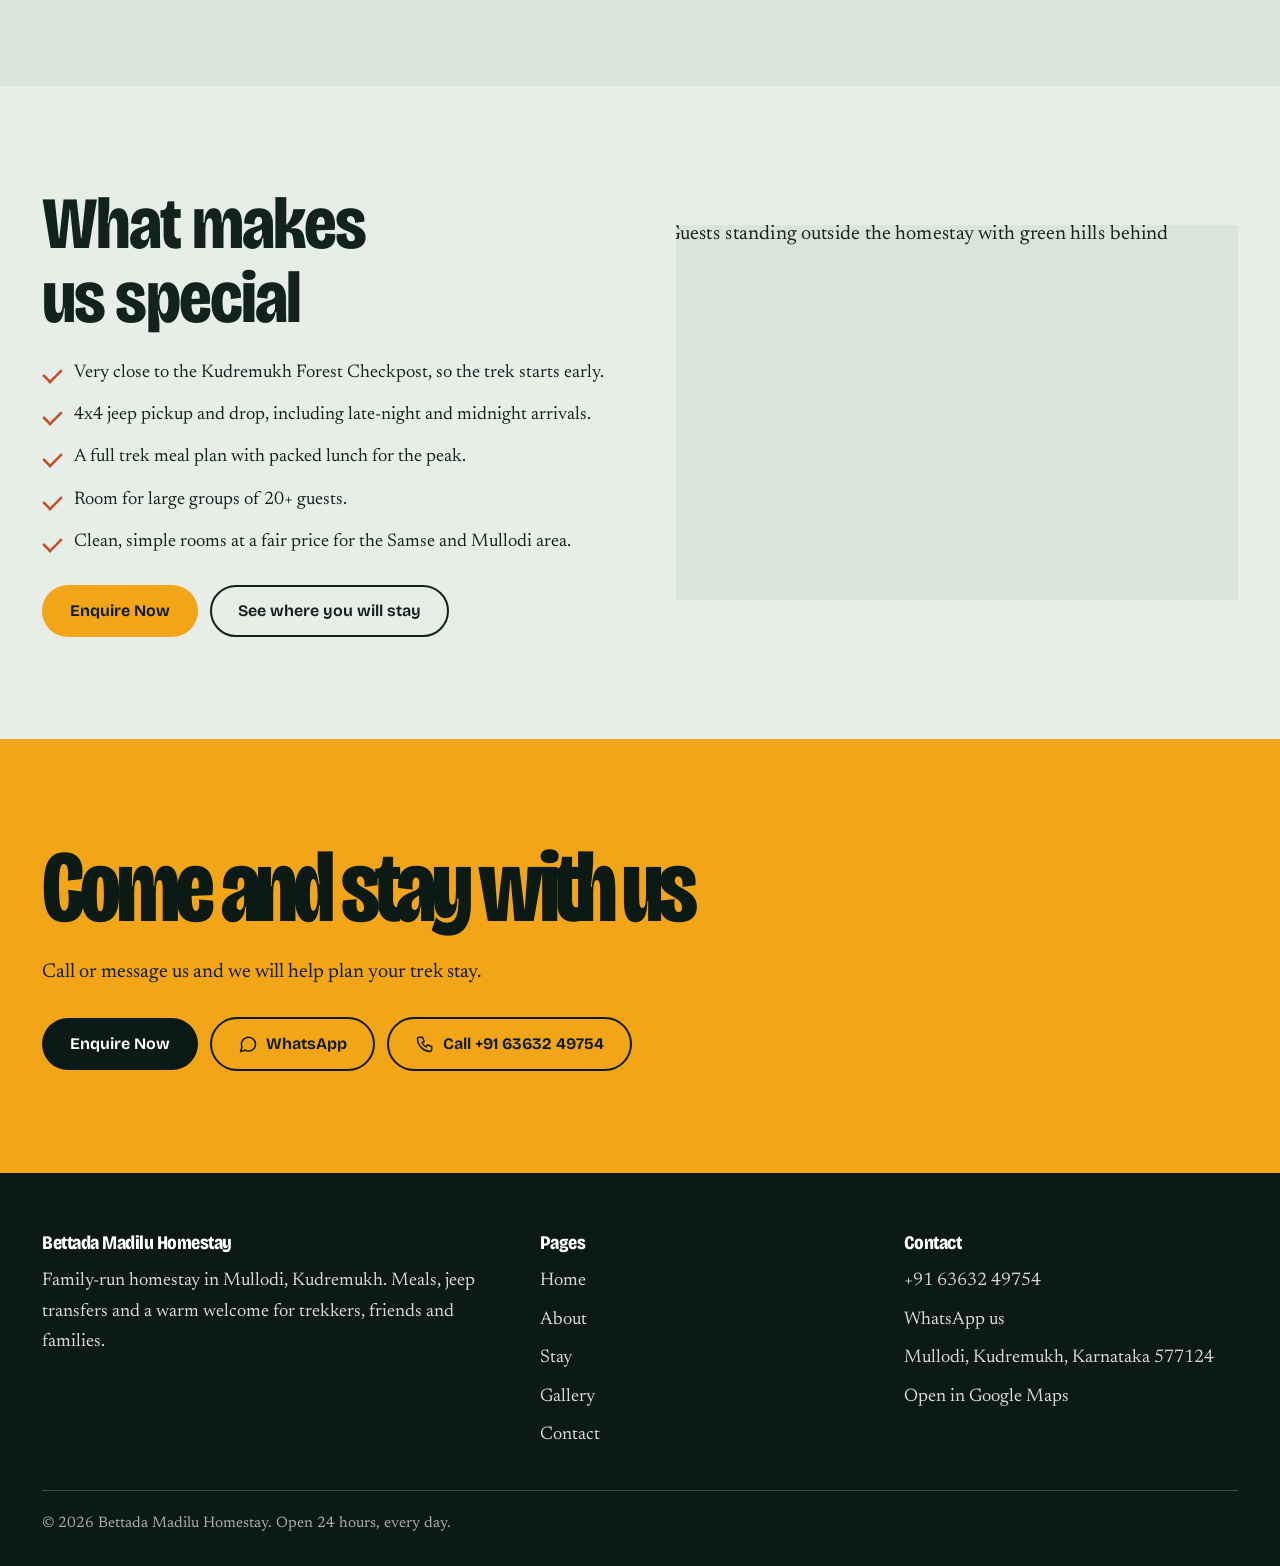
==== commit e5e0e843: "Add files via upload" ====
--- a/about.html
+++ b/about.html
@@ -12,7 +12,7 @@
 <meta property="og:site_name" content="Bettada Madilu Homestay">
 <link rel="preconnect" href="https://fonts.googleapis.com">
 <link rel="preconnect" href="https://fonts.gstatic.com" crossorigin>
-<link rel="stylesheet" href="https://fonts.googleapis.com/css2?family=Nunito+Sans:wght@400;600;700&family=Outfit:wght@500;600;700&display=swap">
+<link rel="stylesheet" href="https://fonts.googleapis.com/css2?family=Bricolage+Grotesque:opsz,wdth,wght@12..96,75..100,300..800&family=Newsreader:ital,opsz,wght@0,6..72,400;0,6..72,600;1,6..72,400&family=Noto+Sans+Kannada:wght@600;800&display=swap">
 <link rel="stylesheet" href="style.css">
 </head>
 <body>
--- a/style.css
+++ b/style.css
@@ -1,362 +1,239 @@
-/* Layout: calm hospitality site. Photo-led hero, white cards on a pale stone ground, deep forest bands for reviews and calls to action.
-   Square-ish 10-14px corners, one orange accent reserved for the main enquiry button. Motion is limited to a gentle rise on scroll and hover lifts. */
-:root {
-  --ink: #16231f;
-  --muted: #46564f;
-  --forest: #1f4a3d;
-  --forest-dark: #12312a;
-  --leaf: #2f6b4c;
-  --stone: #f6f7f3;
-  --white: #ffffff;
-  --mist: #e7eee8;
-  --line: #d6ddd6;
-  --tile: #b9441b;
-  --tile-dark: #9a3714;
-  --wa: #17784a;
-  --sun: #f2b134;
-  --head: "Outfit", "Segoe UI", system-ui, sans-serif;
-  --body: "Nunito Sans", "Segoe UI", system-ui, -apple-system, sans-serif;
-  --radius: 14px;
-  --shadow: 0 8px 24px rgba(18, 49, 42, 0.1);
-  color-scheme: light;
-}
-
-* { box-sizing: border-box; }
-html { scroll-behavior: smooth; -webkit-text-size-adjust: 100%; }
-body {
-  margin: 0;
-  background: var(--stone);
-  color: var(--ink);
-  font-family: var(--body);
-  font-size: 17px;
-  line-height: 1.6;
-  padding-bottom: 78px;
-  overflow-x: hidden;
-}
-img { display: block; max-width: 100%; height: auto; }
-a { color: inherit; }
-p { margin: 0; }
-h1, h2, h3 { font-family: var(--head); font-weight: 600; line-height: 1.12; letter-spacing: -0.01em; margin: 0; text-wrap: balance; }
-:focus-visible { outline: 3px solid var(--tile); outline-offset: 3px; }
-
-.container { width: 100%; max-width: 1160px; margin: 0 auto; padding-inline: 20px; }
-.skip { position: absolute; left: -999px; top: 8px; background: var(--ink); color: #fff; padding: 10px 14px; border-radius: 8px; z-index: 100; }
-.skip:focus { left: 8px; }
-
-.section { padding-block: 60px; }
-.section.alt { background: var(--white); border-block: 1px solid var(--line); }
-.eyebrow { font-family: var(--head); font-weight: 600; font-size: 0.82rem; letter-spacing: 0.14em; text-transform: uppercase; color: var(--leaf); }
-.h2 { font-size: clamp(1.7rem, 4.6vw, 2.6rem); margin-top: 10px; }
-.lede { margin-top: 14px; max-width: 60ch; color: var(--muted); font-size: 1.08rem; }
-.center { text-align: center; }
-.center .lede { margin-inline: auto; }
-.grid { display: grid; gap: 20px; }
-.grid > * { min-width: 0; }
+/* Bettada Madilu: monsoon-forest palette taken from the footage; clay = the roof, saffron = the tents. */
+:root{
+  --night:#0b1a15; --forest:#17372e; --paper:#e7eee8; --paper2:#d9e4db; --ink:#12231d; --muted:#41554b; --moss:#5f8a58;
+  --clay:#c4502a; --saffron:#f2a516; --line:rgba(18,35,29,.2);
+  --display:"Bricolage Grotesque","Segoe UI",system-ui,sans-serif; --serif:"Newsreader",Georgia,serif; --kn:"Noto Sans Kannada","Nirmala UI",sans-serif;
+  --ease:cubic-bezier(.22,1,.36,1); color-scheme:light;
+}
+*{box-sizing:border-box}
+html{scroll-behavior:smooth;-webkit-text-size-adjust:100%}
+body{margin:0;background:var(--paper);color:var(--ink);font-family:var(--serif);font-size:1.15rem;line-height:1.65;padding-bottom:78px;overflow-x:hidden}
+img,video{display:block;max-width:100%;height:auto}
+a{color:inherit} p{margin:0} figure{margin:0}
+h1,h2,h3{font-family:var(--display);font-weight:760;font-variation-settings:"wdth" 82;line-height:1;letter-spacing:-.025em;margin:0;text-wrap:balance}
+:focus-visible{outline:3px solid var(--saffron);outline-offset:3px}
+::selection{background:var(--saffron);color:var(--night)}
+.container{width:100%;max-width:1240px;margin:0 auto;padding-inline:22px}
+.skip{position:absolute;left:-999px;top:8px;background:var(--ink);color:#fff;padding:10px 14px;z-index:200}.skip:focus{left:8px}
+.eyebrow{display:none}
+.h2{font-size:clamp(2.3rem,6.2vw,4.6rem)}
+.lead{font-size:1.3rem;max-width:44ch;margin-top:20px;color:var(--muted)}
+.link{font-family:var(--display);font-weight:600;text-decoration:underline;text-decoration-thickness:2px;text-underline-offset:6px;text-decoration-color:var(--clay)}
 
 /* buttons */
-.btn {
-  display: inline-flex; align-items: center; justify-content: center; gap: 8px;
-  font-family: var(--head); font-weight: 600; font-size: 1rem; text-decoration: none; line-height: 1.2;
-  padding: 13px 22px; border-radius: 10px; border: 2px solid transparent; cursor: pointer;
-  transition: transform 0.15s ease, background-color 0.15s ease, box-shadow 0.15s ease;
-}
-.btn svg { width: 20px; height: 20px; flex: none; }
-.btn:hover { transform: translateY(-2px); box-shadow: 0 6px 14px rgba(18, 49, 42, 0.18); }
-.btn-primary { background: var(--tile); color: #fff; }
-.btn-primary:hover { background: var(--tile-dark); }
-.btn-wa { background: var(--wa); color: #fff; }
-.btn-ghost { background: transparent; color: var(--ink); border-color: var(--ink); }
-.btn-light { background: transparent; color: #fff; border-color: rgba(255, 255, 255, 0.85); }
-.btn-row { display: flex; flex-wrap: wrap; gap: 12px; margin-top: 26px; }
-
-/* header */
-.site-header { position: sticky; top: 0; z-index: 50; background: rgba(246, 247, 243, 0.97); border-bottom: 1px solid var(--line); backdrop-filter: blur(8px); }
-.bar { display: flex; align-items: center; justify-content: space-between; gap: 16px; min-height: 66px; }
-.brand { display: flex; align-items: center; gap: 10px; text-decoration: none; }
-.brand svg { width: 34px; height: 34px; color: var(--forest); flex: none; }
-.brand b { display: block; font-family: var(--head); font-weight: 700; font-size: 1.15rem; line-height: 1.1; }
-.brand small { display: block; font-size: 0.74rem; color: var(--muted); letter-spacing: 0.08em; text-transform: uppercase; }
-.nav { display: none; position: absolute; left: 0; right: 0; top: 100%; background: var(--stone); border-bottom: 1px solid var(--line); padding: 6px 20px 16px; }
-.nav.open { display: block; }
-.nav a { display: block; padding: 14px 0; border-bottom: 1px solid var(--line); text-decoration: none; font-family: var(--head); font-weight: 500; font-size: 1.1rem; }
-.nav a[aria-current="page"] { color: var(--tile); font-weight: 600; }
-.bar-actions { display: flex; align-items: center; gap: 10px; }
-.bar-actions .btn { display: none; padding: 10px 18px; }
-.menu-btn { width: 46px; height: 46px; border: 1px solid var(--line); border-radius: 10px; background: #fff; cursor: pointer; display: grid; place-items: center; }
-.menu-btn span, .menu-btn span::before, .menu-btn span::after { content: ""; display: block; width: 20px; height: 2px; background: var(--ink); border-radius: 2px; position: relative; }
-.menu-btn span::before { position: absolute; top: -6px; }
-.menu-btn span::after { position: absolute; top: 6px; }
-
-/* hero */
-.hero { position: relative; color: #fff; background: var(--forest-dark); isolation: isolate; }
-.hero .bg { position: absolute; inset: 0; width: 100%; height: 100%; object-fit: cover; object-position: 30% 50%; z-index: -2; }
-.hero::after { content: ""; position: absolute; inset: 0; z-index: -1; background: linear-gradient(180deg, rgba(10, 28, 22, 0.4) 0%, rgba(10, 28, 22, 0.6) 40%, rgba(10, 28, 22, 0.9) 100%); }
-.hero .container { min-height: 600px; display: flex; flex-direction: column; justify-content: flex-end; padding-block: 90px 48px; }
-.hero .eyebrow { color: var(--sun); }
-.hero h1 { font-size: clamp(2.4rem, 8.5vw, 4.4rem); font-weight: 700; margin-top: 12px; }
-.hero p.intro { margin-top: 16px; max-width: 52ch; font-size: 1.12rem; color: rgba(255, 255, 255, 0.92); }
-.hero .callline { margin-top: 16px; font-size: 0.98rem; color: rgba(255, 255, 255, 0.9); }
-.hero .callline a { font-weight: 700; }
-
-.phead { background: var(--forest-dark); color: #fff; padding-block: 52px 44px; }
-.phead .eyebrow { color: var(--sun); }
-.phead h1 { font-size: clamp(2rem, 6.5vw, 3.2rem); font-weight: 700; margin-top: 10px; }
-.phead p { margin-top: 12px; max-width: 58ch; color: rgba(255, 255, 255, 0.9); font-size: 1.08rem; }
-
-.facts { background: var(--white); border-bottom: 1px solid var(--line); }
-.facts .grid { grid-template-columns: repeat(2, 1fr); gap: 0; }
-.fact { padding: 20px 14px; border-right: 1px solid var(--line); border-bottom: 1px solid var(--line); }
-.fact:nth-child(2n) { border-right: 0; }
-.fact:nth-last-child(-n + 2) { border-bottom: 0; }
-.fact b { display: block; font-family: var(--head); font-weight: 700; font-size: 1.55rem; line-height: 1.1; color: var(--forest); }
-.fact span { font-size: 0.9rem; color: var(--muted); }
-
-/* content blocks */
-.split { display: grid; gap: 32px; align-items: center; }
-.split > * { min-width: 0; }
-.photo { border-radius: var(--radius); overflow: hidden; box-shadow: var(--shadow); background: var(--mist); }
-.photo img { width: 100%; height: 100%; object-fit: cover; }
-.photo.tall img { aspect-ratio: 4 / 5; object-position: center 40%; }
-.photo.wide img { aspect-ratio: 3 / 2; }
-.text-block p + p { margin-top: 14px; }
-.text-block .btn-row { margin-top: 22px; }
-.link { font-family: var(--head); font-weight: 600; color: var(--leaf); text-decoration: underline; text-underline-offset: 4px; }
-
-.card { background: var(--white); border: 1px solid var(--line); border-radius: var(--radius); padding: 22px; }
-.card h3 { font-size: 1.2rem; margin-top: 14px; }
-.card p { margin-top: 6px; color: var(--muted); font-size: 0.98rem; }
-.ico { width: 46px; height: 46px; border-radius: 12px; background: var(--mist); color: var(--forest); display: grid; place-items: center; }
-.ico svg { width: 24px; height: 24px; }
-.amen { grid-template-columns: repeat(auto-fit, minmax(230px, 1fr)); margin-top: 32px; }
-.section.alt .card { background: var(--stone); }
-
-/* rooms */
-.rooms { margin-top: 32px; gap: 28px; }
-.room { display: grid; background: var(--white); border: 1px solid var(--line); border-radius: var(--radius); overflow: hidden; box-shadow: var(--shadow); }
-.room > * { min-width: 0; }
-.room .pic img { width: 100%; height: 100%; min-height: 240px; max-height: 420px; object-fit: cover; }
-.room .body { padding: 24px; }
-.room h3 { font-size: 1.6rem; }
-.room .desc { margin-top: 10px; color: var(--muted); }
-.chips { display: flex; flex-wrap: wrap; gap: 8px; padding: 0; margin: 16px 0 0; list-style: none; }
-.chips li { background: var(--mist); border-radius: 999px; padding: 6px 13px; font-size: 0.9rem; font-weight: 700; color: var(--forest); }
-.price { margin-top: 18px; font-family: var(--head); font-size: 1.9rem; font-weight: 700; color: var(--ink); }
-.price small { font-family: var(--body); font-size: 0.95rem; font-weight: 400; color: var(--muted); }
-.specs { display: grid; grid-template-columns: 1fr 1fr; gap: 10px 16px; margin: 18px 0 0; }
-.specs dt { font-size: 0.8rem; text-transform: uppercase; letter-spacing: 0.1em; color: var(--muted); font-weight: 700; }
-.specs dd { margin: 2px 0 0; font-weight: 600; }
-.ticks { list-style: none; padding: 0; margin: 16px 0 0; display: grid; gap: 8px; }
-.ticks li { position: relative; padding-left: 28px; }
-.ticks li::before { content: ""; position: absolute; left: 0; top: 6px; width: 16px; height: 9px; border-left: 3px solid var(--leaf); border-bottom: 3px solid var(--leaf); transform: rotate(-45deg) scale(0.9); }
-
-/* gallery */
-.strip { display: grid; grid-template-columns: repeat(2, 1fr); gap: 10px; margin-top: 28px; }
-.strip a { display: block; border-radius: 12px; overflow: hidden; }
-.strip img { width: 100%; aspect-ratio: 1 / 1; object-fit: cover; transition: transform 0.4s ease; }
-.strip a:hover img { transform: scale(1.05); }
-.masonry { columns: 2; column-gap: 12px; margin-top: 12px; }
-.g-item { display: block; width: 100%; padding: 0; margin: 0 0 12px; border: 0; background: var(--mist); border-radius: 12px; overflow: hidden; cursor: zoom-in; break-inside: avoid; }
-.g-item img { width: 100%; transition: transform 0.4s ease; }
-.g-item:hover img { transform: scale(1.04); }
-dialog { border: 0; padding: 0; background: transparent; max-width: min(96vw, 1100px); max-height: 94vh; overflow: visible; }
-dialog::backdrop { background: rgba(10, 20, 16, 0.88); }
-dialog img { max-width: 100%; max-height: 84vh; width: auto; margin: 0 auto; border-radius: 10px; }
-dialog .cap { color: #fff; text-align: center; margin-top: 10px; font-size: 0.98rem; }
-dialog .close { position: absolute; right: 0; top: -48px; width: 44px; height: 44px; border-radius: 50%; border: 0; background: #fff; font-size: 1.5rem; line-height: 1; cursor: pointer; }
-
-/* reviews + cta */
-.reviews { background: var(--forest-dark); color: #fff; }
-.reviews .eyebrow { color: var(--sun); }
-.score { display: flex; align-items: baseline; gap: 12px; flex-wrap: wrap; margin-top: 14px; }
-.score b { font-family: var(--head); font-weight: 700; font-size: clamp(3.6rem, 14vw, 5.5rem); line-height: 1; }
-.score .stars { color: var(--sun); font-size: 1.5rem; letter-spacing: 3px; }
-.score small { width: 100%; color: rgba(255, 255, 255, 0.85); font-size: 1rem; }
-.themes { display: flex; flex-wrap: wrap; gap: 10px; padding: 0; margin: 0; list-style: none; }
-.themes li { background: rgba(255, 255, 255, 0.12); border: 1px solid rgba(255, 255, 255, 0.25); border-radius: 12px; padding: 12px 16px; font-weight: 600; }
-.note { margin-top: 18px; color: rgba(255, 255, 255, 0.85); font-size: 0.95rem; }
-.cta { background: var(--forest); color: #fff; text-align: center; }
-.cta .h2 { margin-top: 0; }
-.cta p { margin: 12px auto 0; max-width: 52ch; color: rgba(255, 255, 255, 0.9); }
-.cta .btn-row { justify-content: center; }
-
-/* contact */
-.contact-grid { gap: 28px; }
-.info { display: grid; gap: 14px; }
-.info .card { display: grid; grid-template-columns: 46px 1fr; gap: 14px; align-items: start; }
-.info h3 { margin-top: 0; font-size: 1.05rem; }
-.info .big { font-family: var(--head); font-weight: 600; font-size: 1.35rem; margin-top: 2px; user-select: all; }
-.info .btn-row { margin-top: 12px; }
-.info .btn { padding: 10px 16px; font-size: 0.95rem; }
-.form-card { background: var(--white); border: 1px solid var(--line); border-radius: var(--radius); padding: 24px; box-shadow: var(--shadow); }
-.form-card h2 { font-size: 1.6rem; }
-form { display: grid; gap: 16px; margin-top: 18px; }
-.field { display: grid; gap: 6px; }
-.field label { font-weight: 700; font-size: 0.92rem; }
-.field input, .field textarea { font: inherit; font-size: 16px; padding: 12px 14px; border: 1px solid #aab6ae; border-radius: 10px; background: #fff; color: var(--ink); width: 100%; min-width: 0; }
-.field textarea { min-height: 110px; resize: vertical; }
-.row2 { display: grid; gap: 16px; grid-template-columns: 1fr; }
-.row2 > * { min-width: 0; }
-.fine { font-size: 0.88rem; color: var(--muted); }
-.map { margin-top: 28px; }
-.map iframe { width: 100%; height: 340px; border: 0; border-radius: var(--radius); background: var(--mist); }
-
-/* footer */
-.site-footer { background: var(--ink); color: rgba(255, 255, 255, 0.88); padding-block: 48px 28px; margin-top: 0; }
-.site-footer h3 { color: #fff; font-size: 1.05rem; margin-bottom: 12px; }
-.site-footer a { text-decoration: none; }
-.site-footer a:hover { text-decoration: underline; }
-.site-footer ul { list-style: none; padding: 0; margin: 0; display: grid; gap: 8px; }
-.foot-grid { display: grid; gap: 28px; }
-.foot-grid > * { min-width: 0; }
-.copy { margin-top: 32px; padding-top: 18px; border-top: 1px solid rgba(255, 255, 255, 0.18); font-size: 0.9rem; color: rgba(255, 255, 255, 0.7); }
-
-/* mobile action bar */
-.mbar { position: fixed; left: 0; right: 0; bottom: 0; z-index: 60; display: grid; grid-template-columns: 1fr 1fr 1fr; gap: 8px; padding: 10px 12px calc(10px + env(safe-area-inset-bottom, 0px)); background: rgba(246, 247, 243, 0.98); border-top: 1px solid var(--line); }
-.mbar .btn { padding: 11px 6px; font-size: 0.92rem; }
-.mbar .btn svg { width: 18px; height: 18px; }
-
-/* gentle rise on scroll (opacity stays 1, so nothing is ever hidden) */
-.js .reveal { transform: translateY(18px); transition: transform 0.6s ease; }
-.js .reveal.in { transform: none; }
-
-@media (min-width: 560px) {
-  .row2 { grid-template-columns: 1fr 1fr; }
-  .facts .grid { grid-template-columns: repeat(4, 1fr); }
-  .fact { border-bottom: 0; }
-  .fact:nth-child(2n) { border-right: 1px solid var(--line); }
-  .fact:last-child { border-right: 0; }
-  .strip { grid-template-columns: repeat(4, 1fr); }
-}
-@media (min-width: 760px) {
-  .masonry { columns: 3; column-gap: 14px; }
-  .g-item { margin-bottom: 14px; }
-  .foot-grid { grid-template-columns: 1.4fr 1fr 1fr; }
-}
-@media (min-width: 860px) {
-  .section { padding-block: 84px; }
-  .split { grid-template-columns: 1fr 1fr; gap: 56px; }
-  .split.rev > :first-child { order: 2; }
-  .room { grid-template-columns: 1fr 1fr; }
-  .room .pic img { max-height: none; height: 100%; }
-  .contact-grid { grid-template-columns: 1fr 1fr; align-items: start; }
-  .hero .container { min-height: 640px; padding-bottom: 72px; }
-  .hero::after { background: linear-gradient(90deg, rgba(10, 28, 22, 0.88) 0%, rgba(10, 28, 22, 0.55) 55%, rgba(10, 28, 22, 0.2) 100%); }
-}
-@media (min-width: 900px) {
-  body { padding-bottom: 0; }
-  .mbar, .menu-btn { display: none; }
-  .nav { display: flex; position: static; background: none; border: 0; padding: 0; gap: 26px; }
-  .nav a { padding: 6px 0; border: 0; font-size: 1rem; }
-  .nav a:hover { color: var(--tile); }
-  .bar-actions .btn { display: inline-flex; }
-}
-@media (prefers-reduced-motion: reduce) {
-  * { transition: none !important; animation: none !important; scroll-behavior: auto !important; }
-  .js .reveal { transform: none; }
-}
-
-/* ===== v2: cinematic layer (video intro, motion, texture) ===== */
-:root { --serif: "Fraunces", Georgia, serif; --ease: cubic-bezier(.22, 1, .36, 1); }
-h1, .h2 { font-family: var(--serif); font-weight: 600; letter-spacing: -0.02em; }
-h1 em, .h2 em { font-style: italic; font-weight: 500; }
-.h2 em { color: var(--tile); }
-::selection { background: var(--sun); color: var(--ink); }
-
-/* scroll progress + page transitions */
-.progress { position: fixed; left: 0; top: 0; height: 3px; width: 100%; z-index: 120; background: linear-gradient(90deg, var(--sun), var(--tile)); transform: scaleX(0); transform-origin: 0 50%; pointer-events: none; }
-body { animation: pageIn .7s var(--ease) both; }
-body.leaving { opacity: 0; transform: translateY(-8px); transition: opacity .35s ease, transform .35s ease; }
-@keyframes pageIn { from { opacity: 0; } }
-
-/* header: glass bar, transparent over the home hero */
-.site-header { transition: background-color .4s, transform .9s var(--ease), border-color .4s, box-shadow .4s; }
-.site-header.solid { box-shadow: 0 6px 24px rgba(18, 49, 42, .1); }
-.home .site-header { position: fixed; left: 0; right: 0; }
-.home .site-header:not(.solid) { background: transparent; border-color: transparent; backdrop-filter: none; color: #fff; }
-.home .site-header:not(.solid) .brand svg { color: #fff; }
-.home .site-header:not(.solid) .brand small { color: rgba(255, 255, 255, .78); }
-.nav a { color: var(--ink); position: relative; }
-.nav a[aria-current="page"] { color: var(--tile); }
-@media (min-width: 900px) {
-  .home .site-header:not(.solid) .nav a { color: #fff; }
-  .nav a::after { content: ""; position: absolute; left: 0; bottom: 0; height: 2px; width: 100%; background: var(--tile); transform: scaleX(0); transform-origin: 0 50%; transition: transform .35s var(--ease); }
-  .nav a:hover::after, .nav a[aria-current="page"]::after { transform: scaleX(1); }
-}
-
-/* hero: full-screen video stage */
-.hero { min-height: 100svh; overflow: hidden; display: flex; }
-.hero .container { min-height: 100svh; padding-block: 130px 120px; }
-.hero .stage { position: absolute; inset: 0; z-index: -2; overflow: hidden; background: #0a1c16; }
-.hero .stage .bg, .hero .stage video { position: absolute; inset: 0; width: 100%; height: 100%; object-fit: cover; object-position: 30% 50%; z-index: 0; transform: scale(1); transition: transform 3.6s var(--ease); }
-.hero .stage video { z-index: 1; opacity: 0; transition: transform 3.6s var(--ease), opacity 1s ease; }
-.hero.has-video .stage video { opacity: 1; }
-.hero:not(.has-video) .stage .bg { animation: kenburns 24s ease-out both; }
-.hero.ended .stage video { animation: breathe 30s ease-in-out infinite alternate; }
-@keyframes kenburns { from { transform: scale(1.18); } to { transform: scale(1); } }
-@keyframes breathe { to { transform: scale(1.045); } }
-.hero::after { transition: opacity 1.8s ease; }
-.hero h1 { font-size: clamp(2.7rem, 9.5vw, 5.6rem); line-height: 1.02; }
-.hero h1 em { color: var(--sun); }
-.hero .w { display: inline-block; overflow: hidden; vertical-align: top; padding: 0 .04em .14em; margin-bottom: -.14em; }
-.hero .w > span { display: inline-block; transition: transform 1.1s var(--ease); transition-delay: calc(var(--k) * 110ms + 350ms); }
-.hero .container > * { transition: opacity 1s var(--ease), transform 1s var(--ease); transition-delay: calc(var(--i, 0) * 130ms + 250ms); }
-
-/* intro state: video full-bleed and zoomed in, interface waits */
-.intro .hero .stage .bg, .intro .hero .stage video { transform: scale(1.22); }
-.intro .hero::after { opacity: 0; }
-.intro .hero .container > * { opacity: 0; transform: translateY(28px); }
-.intro .hero .w > span { transform: translateY(112%); }
-.intro .site-header { transform: translateY(-110%); }
-.intro .scroll-cue, .intro .snd, .intro .mbar { opacity: 0; }
-.opening { position: absolute; inset: 0; z-index: 3; display: grid; place-content: center; text-align: center; color: #fff; pointer-events: none; opacity: 0; transform: scale(1.08); transition: opacity 1.2s ease, transform 2.4s var(--ease); }
-.opening span { font-family: var(--head); font-size: .8rem; letter-spacing: .5em; text-transform: uppercase; color: var(--sun); }
-.opening b { font-family: var(--serif); font-weight: 600; font-size: clamp(2.2rem, 8vw, 5rem); letter-spacing: -.02em; margin-top: 12px; text-shadow: 0 4px 40px rgba(0, 0, 0, .5); }
-.intro .opening { opacity: 1; transform: none; transition-delay: .5s; }
-.opening::before { content: ""; position: absolute; inset: 0; background: radial-gradient(closest-side, rgba(0, 0, 0, .35), transparent); z-index: -1; }
-
-.scroll-cue { position: absolute; left: 50%; bottom: 96px; z-index: 2; width: 26px; height: 42px; margin-left: -13px; border: 2px solid rgba(255, 255, 255, .8); border-radius: 14px; transition: opacity .8s ease 1.4s; }
-.scroll-cue i { position: absolute; left: 50%; top: 7px; width: 4px; height: 8px; margin-left: -2px; border-radius: 2px; background: var(--sun); animation: wheel 1.8s ease-in-out infinite; }
-@keyframes wheel { 0% { opacity: 0; transform: translateY(0); } 30% { opacity: 1; } 100% { opacity: 0; transform: translateY(14px); } }
-.snd { position: absolute; right: 18px; bottom: 100px; z-index: 2; width: 46px; height: 46px; display: none; place-items: center; border-radius: 50%; border: 1px solid rgba(255, 255, 255, .6); background: rgba(10, 28, 22, .45); backdrop-filter: blur(6px); color: #fff; cursor: pointer; transition: opacity .8s ease 1.4s, background .2s; }
-.hero.has-video .snd { display: grid; }
-.snd:hover { background: var(--tile); }
-.snd svg { width: 22px; height: 22px; }
-.snd .w1 { opacity: 0; }
-.snd[aria-pressed="true"] .w1 { opacity: 1; }
-.ridge { position: absolute; left: 0; right: 0; bottom: -1px; width: 100%; height: clamp(46px, 8vw, 110px); z-index: 1; pointer-events: none; display: block; }
-
-/* ticker ribbon */
-.marquee { background: var(--forest-dark); color: #fff; overflow: hidden; border-block: 1px solid rgba(255, 255, 255, .08); }
-.marquee .track { display: flex; width: max-content; animation: slide 38s linear infinite; }
-.marquee span { font-family: var(--serif); font-style: italic; font-size: clamp(1.1rem, 3vw, 1.6rem); padding: 16px 28px; white-space: nowrap; }
-.marquee span::after { content: "\2726"; margin-left: 56px; color: var(--sun); font-style: normal; }
-@keyframes slide { to { transform: translateX(-50%); } }
-
-/* richer reveals */
-.js .reveal { opacity: 0; transform: translateY(34px); transition: opacity .9s var(--ease), transform .9s var(--ease); transition-delay: var(--d, 0ms); }
-.js .reveal.in { opacity: 1; transform: none; }
-.js .photo.reveal, .js .room .pic { clip-path: inset(0 0 100% 0 round 14px); }
-.js .photo.reveal.in, .js .room.in .pic { clip-path: inset(0 0 0 0 round 0); transition: clip-path 1.3s var(--ease), opacity .9s var(--ease), transform .9s var(--ease); }
-.photo img, .room .pic img { will-change: transform; }
-.fact b { background: linear-gradient(90deg, var(--forest), var(--tile)); -webkit-background-clip: text; background-clip: text; color: transparent; }
-
-/* cards: cursor spotlight + lift */
-.card, .room { position: relative; transition: transform .35s var(--ease), box-shadow .35s, border-color .35s, opacity .9s var(--ease); }
-.card::before { content: ""; position: absolute; inset: 0; border-radius: inherit; background: radial-gradient(240px circle at var(--mx, 50%) var(--my, 0%), rgba(242, 177, 52, .22), transparent 70%); opacity: 0; transition: opacity .3s; pointer-events: none; }
-.card:hover { transform: translateY(-6px); border-color: var(--leaf); box-shadow: 0 16px 34px rgba(18, 49, 42, .14); }
-.card:hover::before { opacity: 1; }
-.card .ico { transition: transform .5s var(--ease), background-color .3s, color .3s; }
-.card:hover .ico { transform: rotate(-8deg) scale(1.12); }
-.strip a { position: relative; }
-.strip a::after { content: ""; position: absolute; inset: 0; background: linear-gradient(180deg, transparent 50%, rgba(10, 28, 22, .55)); opacity: 0; transition: opacity .35s; }
-.strip a:hover::after { opacity: 1; }
-.stars { background: linear-gradient(90deg, var(--sun) 50%, rgba(255, 255, 255, .25) 50%); background-size: 200% 100%; -webkit-background-clip: text; background-clip: text; color: transparent; }
-.btn-primary { background-image: linear-gradient(120deg, var(--tile), #d9622c, var(--tile)); background-size: 200% 100%; transition: transform .15s ease, box-shadow .15s ease, background-position .6s ease; }
-.btn-primary:hover { background-position: 100% 0; }
-@media (min-width: 900px) { .snd { bottom: 48px; right: 32px; } .scroll-cue { bottom: 56px; } }
-@media (prefers-reduced-motion: reduce) {
-  .js .reveal, .js .photo.reveal, .js .room .pic { opacity: 1; transform: none; clip-path: none; }
-  .marquee .track { animation: none; }
-  body { animation: none; }
-}
-@media (max-width: 899px) { .scroll-cue { display: none; } }
+.btn{display:inline-flex;align-items:center;justify-content:center;gap:8px;font-family:var(--display);font-weight:650;font-size:1rem;text-decoration:none;line-height:1.1;padding:15px 26px;border-radius:999px;border:2px solid transparent;cursor:pointer;transition:transform .25s var(--ease),background-color .2s,color .2s,border-color .2s}
+.btn svg{width:20px;height:20px}.btn:hover{transform:translateY(-3px)}
+.btn-primary{background:var(--saffron);color:var(--night)}.btn-primary:hover{background:#ffbb3a}
+.btn-wa{background:var(--forest);color:#fff}
+.btn-ghost{border-color:currentColor;background:transparent}.btn-ghost:hover{background:var(--ink);color:#fff;border-color:var(--ink)}
+.btn-light{border-color:rgba(255,255,255,.75);color:#fff}.btn-light:hover{background:#fff;color:var(--night)}
+.btn-row{display:flex;flex-wrap:wrap;align-items:center;gap:12px;margin-top:28px}
+
+/* header: floats over the film, turns to paper after scroll */
+.site-header{position:sticky;top:0;z-index:60;background:rgba(231,238,232,.94);backdrop-filter:blur(10px);border-bottom:1px solid var(--line);transition:background-color .4s,border-color .4s,color .4s,transform .9s var(--ease)}
+.home .site-header{position:fixed;left:0;right:0}
+.home .site-header:not(.solid){background:transparent;border-color:transparent;backdrop-filter:none;color:#fff}
+.bar{display:flex;align-items:center;justify-content:space-between;gap:16px;min-height:72px}
+.brand{display:flex;align-items:center;gap:10px;text-decoration:none}
+.brand svg{width:36px;height:36px;color:var(--forest);flex:none}.home .site-header:not(.solid) .brand svg{color:#fff}
+.brand b{display:block;font-family:var(--display);font-weight:760;font-size:1.2rem;line-height:1}
+.brand small{display:block;font-family:var(--display);font-size:.78rem;opacity:.75;margin-top:3px}
+.nav{display:none;position:absolute;left:0;right:0;top:100%;background:var(--paper);color:var(--ink);padding:6px 22px 18px;border-bottom:1px solid var(--line)}
+.nav.open{display:block}
+.nav a{display:block;padding:15px 0;border-bottom:1px solid var(--line);text-decoration:none;font-family:var(--display);font-weight:600;font-size:1.25rem}
+.nav a[aria-current=page]{color:var(--clay)}
+.bar-actions{display:flex;align-items:center;gap:10px}.bar-actions .btn{display:none;padding:11px 22px}
+.menu-btn{width:46px;height:46px;border:1px solid currentColor;border-radius:50%;background:transparent;color:inherit;cursor:pointer;display:grid;place-items:center}
+.menu-btn span,.menu-btn span::before,.menu-btn span::after{display:block;width:18px;height:2px;background:currentColor;position:relative;content:"";transition:transform .3s}
+.menu-btn span::before{position:absolute;top:-6px}.menu-btn span::after{position:absolute;top:6px}
+.menu-btn[aria-expanded=true] span{background:transparent}.menu-btn[aria-expanded=true] span::before{transform:translateY(6px) rotate(45deg)}.menu-btn[aria-expanded=true] span::after{transform:translateY(-6px) rotate(-45deg)}
+
+/* ===== hero film ===== */
+.hero{position:relative;min-height:100svh;color:#fff;background:var(--night);overflow:hidden;display:flex;align-items:flex-end;isolation:isolate}
+.stage{position:absolute;inset:0;z-index:-2;overflow:hidden}
+.stage .bg,.stage video{position:absolute;inset:0;width:100%;height:100%;object-fit:cover;object-position:38% 50%;transform:scale(1);transition:transform 4s var(--ease),object-position 2.4s var(--ease)}
+.stage video{opacity:0;transition:transform 4s var(--ease),object-position 2.4s var(--ease),opacity 1s}
+.hero.has-video .stage video{opacity:1}
+.hero.no-video .stage video{display:none}
+.hero:not(.has-video) .stage .bg{animation:zoomout 20s ease-out both}
+.hero.ended .stage video{animation:breathe 32s ease-in-out infinite alternate}
+@keyframes zoomout{from{transform:scale(1.2)}to{transform:scale(1)}}
+@keyframes breathe{to{transform:scale(1.04)}}
+.hero::after{content:"";position:absolute;inset:0;z-index:-1;background:linear-gradient(180deg,rgba(7,20,15,.55) 0,rgba(7,20,15,0) 24%,rgba(7,20,15,.12) 52%,rgba(7,20,15,.86) 100%);transition:opacity 1.8s}
+.hero-body{position:relative;z-index:2;padding-block:120px 44px}
+.hero h1{font-size:clamp(4rem,19vw,13.5rem);font-weight:800;line-height:.82;letter-spacing:-.05em;font-variation-settings:"wdth" 75;text-shadow:0 6px 60px rgba(0,0,0,.35)}
+.hero h1 span{display:block}
+.hero h1 span+span{color:var(--saffron)}
+.hero .w{display:inline-block;overflow:hidden;vertical-align:top;padding:.04em .02em .12em;margin-bottom:-.12em}
+.hero .w>i{display:inline-block;font-style:normal;transition:transform 1.2s var(--ease);transition-delay:calc(var(--k)*140ms + 200ms)}
+.hero-row{display:grid;gap:28px;margin-top:34px;align-items:end}
+.hero .kn{font-family:var(--kn);font-weight:600;font-size:1.05rem;color:var(--saffron)}
+.hero .intro{margin-top:10px;max-width:46ch;font-size:1.22rem;color:rgba(255,255,255,.93)}
+.hero .btn-row{margin-top:22px}
+.callline{font-family:var(--display);font-weight:600;color:#fff;padding:8px 4px}
+.chapters{list-style:none;margin:0;padding:0;display:grid;grid-template-columns:repeat(4,1fr);gap:8px;min-width:0}
+.chapters button{all:unset;box-sizing:border-box;display:block;width:100%;cursor:pointer;font-family:var(--display);font-weight:600;font-size:.95rem;padding-top:14px;position:relative;opacity:.65;transition:opacity .3s}
+.chapters button i{position:absolute;left:0;right:0;top:0;height:3px;background:rgba(255,255,255,.3);overflow:hidden}
+.chapters button i::after{content:"";position:absolute;inset:0;background:var(--saffron);transform:scaleX(var(--p,0));transform-origin:0 50%}
+.chapters .on button,.chapters button:hover{opacity:1}
+.snd{position:absolute;right:20px;top:92px;z-index:3;width:46px;height:46px;display:none;place-items:center;border-radius:50%;border:1px solid rgba(255,255,255,.6);background:rgba(10,24,19,.4);backdrop-filter:blur(6px);color:#fff;cursor:pointer;transition:background .2s,opacity .8s 1.5s}
+.hero.has-video .snd{display:grid}.snd:hover{background:var(--clay)}.snd svg{width:22px;height:22px}.snd .w1{opacity:0}.snd[aria-pressed=true] .w1{opacity:1}
+
+/* the opening: video fills the screen, zoomed in; then it zooms out into the site */
+.opening{position:absolute;inset:0;z-index:3;display:grid;place-content:center;gap:10px;text-align:center;color:#fff;pointer-events:none;opacity:0;transform:scale(1.1);transition:opacity 1.3s,transform 2.6s var(--ease)}
+.opening b{font-family:var(--kn);font-weight:800;font-size:clamp(2.8rem,11vw,8rem);line-height:1.1;text-shadow:0 4px 50px rgba(0,0,0,.55)}
+.opening span{font-family:var(--serif);font-style:italic;font-size:clamp(1.1rem,2.6vw,1.6rem);color:var(--saffron)}
+.intro-on .opening{opacity:1;transform:none;transition-delay:.6s}
+.intro-on .stage .bg,.intro-on .stage video{transform:scale(1.28)}
+.intro-on .hero::after{opacity:.3}
+.intro-on .hero-body>*,.intro-on .hero-row>*{opacity:0;transform:translateY(30px)}
+.intro-on .hero .w>i{transform:translateY(115%)}
+.intro-on .site-header{transform:translateY(-110%)}
+.intro-on .snd,.intro-on .mbar{opacity:0}
+.hero-row>*{transition:opacity 1.1s var(--ease) .9s,transform 1.1s var(--ease) .9s}
+.hero-row>*+*{transition-delay:1.2s}
+
+/* ===== trail (scroll-drawn path) ===== */
+main{position:relative}
+.trail{position:absolute;left:0;top:0;width:100%;height:100%;pointer-events:none;display:none;z-index:1;overflow:visible}
+.trail path.bgp{stroke:var(--line);fill:none;stroke-width:2;stroke-dasharray:2 9;stroke-linecap:round}
+.trail path.fg{stroke:var(--clay);fill:none;stroke-width:3;stroke-linecap:round}
+.trail .dot{fill:var(--paper);stroke:var(--clay);stroke-width:3}.trail .dot.on{fill:var(--saffron)}
+.trail text{font-family:var(--display);font-weight:700;font-size:15px;fill:var(--ink);paint-order:stroke;stroke:var(--paper);stroke-width:5px;stroke-linejoin:round}
+.trail .you{fill:var(--saffron);stroke:var(--night);stroke-width:2}
+
+/* ===== sections ===== */
+.sec{padding-block:clamp(64px,10vw,130px);position:relative}
+.wrap{display:grid;gap:44px;align-items:center}.wrap>*{min-width:0}
+.statement{font-family:var(--display);font-weight:600;font-variation-settings:"wdth" 88;font-size:clamp(1.6rem,3vw,2.5rem);line-height:1.16;letter-spacing:-.02em}
+.aside{margin-top:26px;max-width:46ch;color:var(--muted)}.w-text .link{display:inline-block;margin-top:22px}
+.photo{overflow:hidden;background:var(--paper2)}
+.photo img{width:100%;height:100%;object-fit:cover}
+.photo.arch{border-radius:999px 999px 6px 6px}
+.photo.tall img{aspect-ratio:4/5;object-position:center 35%}.photo.wide img{aspect-ratio:3/2}
+.js .reveal{clip-path:inset(0 0 100% 0);transition:clip-path 1.4s var(--ease)}.js .reveal.in{clip-path:inset(0)}
+.js .photo.arch.reveal{clip-path:inset(100% 0 0 0)}.js .photo.arch.reveal.in{clip-path:inset(0 round 999px 999px 6px 6px)}
+.day{background:var(--forest);color:#fff}.day .lead{color:rgba(255,255,255,.85)}
+.seq{list-style:none;counter-reset:s;margin:44px 0;padding:0;display:grid;gap:0;border-left:2px dashed rgba(255,255,255,.35)}
+.seq li{counter-increment:s;position:relative;padding:14px 0 14px 34px}
+.seq li::before{content:"";position:absolute;left:-9px;top:26px;width:16px;height:16px;border-radius:50%;background:var(--saffron);box-shadow:0 0 0 5px var(--forest)}
+.seq b{font-family:var(--display);font-weight:750;font-size:clamp(1.7rem,4vw,2.6rem);display:block;line-height:1.1;letter-spacing:-.02em;font-variation-settings:"wdth" 85}
+.seq span{color:rgba(255,255,255,.78);font-style:italic}
+.amen-row{display:grid;gap:22px;align-items:center;margin-top:20px}.amen-row h3{font-size:1.9rem}.amen-row p{margin-top:8px;color:rgba(255,255,255,.8);max-width:36ch}
+.sleep .photos{display:grid;grid-template-columns:1.5fr 1fr;gap:12px;align-items:end}
+.sleep .photos .photo:first-child img{aspect-ratio:3/4;height:100%}.sleep .photos .photo:last-child{margin-bottom:-36px}.sleep .photos .photo:last-child img{aspect-ratio:3/4}
+.price{margin-top:26px;font-family:var(--display);font-weight:760;font-size:2.6rem;letter-spacing:-.02em;font-variation-settings:"wdth" 85}.price small{font-family:var(--serif);font-size:1.05rem;font-weight:400;font-style:italic;color:var(--muted)}
+.climb .photo{margin-top:40px}
+.idx{list-style:none;padding:0;margin:44px 0 0;border-top:2px solid var(--ink)}
+.idx li{display:grid;gap:4px 24px;padding:20px 0;border-bottom:1px solid var(--line);transition:padding .4s var(--ease),background .3s}
+.idx li:hover{padding-left:18px;background:var(--paper2)}
+.idx b{font-family:var(--display);font-weight:750;font-size:1.7rem;letter-spacing:-.015em;font-variation-settings:"wdth" 85}.idx span{color:var(--muted)}
+
+.rail-sec{padding-block:20px clamp(60px,9vw,110px);background:var(--paper2);padding-top:clamp(56px,8vw,100px)}
+.rail{display:flex;gap:14px;overflow-x:auto;scroll-snap-type:x proximity;padding:36px max(22px,calc((100vw - 1240px)/2 + 22px)) 28px;cursor:grab;scrollbar-width:thin;scrollbar-color:var(--clay) transparent}
+.rail.drag{cursor:grabbing;scroll-snap-type:none}
+.rail a{flex:none;height:clamp(240px,42vw,430px);scroll-snap-align:center;overflow:hidden;display:block}
+.rail a:nth-child(even){margin-top:34px;height:clamp(220px,38vw,390px)}
+.rail img{height:100%;width:auto;max-width:none;transition:transform .8s var(--ease);-webkit-user-drag:none}.rail a:hover img{transform:scale(1.05)}
+.rail-sec .container:last-child{margin-top:8px}
+
+.reviews{background:var(--night);color:#fff;padding-block:clamp(64px,9vw,120px)}
+.score b{display:block;font-family:var(--display);font-weight:800;font-size:clamp(7rem,28vw,15rem);line-height:.8;letter-spacing:-.06em;font-variation-settings:"wdth" 75;color:transparent;-webkit-text-stroke:2px var(--saffron)}
+.score .stars{display:block;margin-top:18px;color:var(--saffron);font-size:1.6rem;letter-spacing:4px}.score small{display:block;font-family:var(--display);opacity:.8}
+.themes{list-style:none;padding:0;margin:28px 0 0}
+.themes li{font-family:var(--display);font-weight:650;font-size:clamp(1.3rem,3vw,1.9rem);padding:14px 0;border-bottom:1px solid rgba(255,255,255,.2);letter-spacing:-.01em;transition:color .3s,padding .4s var(--ease)}
+.themes li:hover{color:var(--saffron);padding-left:14px}
+.note{margin-top:22px;color:rgba(255,255,255,.8)}.note a{color:var(--saffron)}
+.cta{background:var(--saffron);color:var(--night);padding-block:clamp(70px,11vw,150px);position:relative}
+.cta h2{font-size:clamp(3rem,11vw,9rem);line-height:.88;letter-spacing:-.045em;font-variation-settings:"wdth" 75}
+.cta p{margin-top:22px;max-width:44ch;font-size:1.25rem}
+.cta .btn-primary{background:var(--night);color:#fff}.cta .btn-light{color:var(--night);border-color:var(--night)}.cta .btn-light:hover{background:var(--night);color:#fff}
+.cta .h2{font-size:clamp(2.6rem,8vw,6.4rem);line-height:.9}
+
+/* ===== inner pages ===== */
+.phead{background:linear-gradient(180deg,rgba(7,20,15,.55),rgba(7,20,15,.82)),url(images/hero-last.jpg) 38% 50%/cover;color:#fff;padding:150px 0 130px;clip-path:polygon(0 0,100% 0,100% 90%,84% 96%,68% 88%,52% 97%,36% 89%,20% 96%,8% 90%,0 95%);margin-bottom:-30px}
+.phead h1{font-size:clamp(3rem,10vw,7.4rem);font-weight:800;line-height:.88;letter-spacing:-.045em;font-variation-settings:"wdth" 75}
+.phead p{margin-top:20px;max-width:50ch;font-size:1.25rem;color:rgba(255,255,255,.9)}
+.section{padding-block:clamp(56px,8vw,110px)}
+.section.alt{background:var(--paper2)}
+.split{display:grid;gap:40px;align-items:center}.split>*{min-width:0}
+.text-block p+p{margin-top:16px}.text-block .h2{margin-bottom:22px}
+.center{text-align:left}
+.grid{display:grid;gap:0}.grid>*{min-width:0}
+.card{padding:22px 0;border-top:2px solid var(--ink);display:grid;grid-template-columns:48px 1fr;gap:4px 18px;align-items:start;transition:background .3s,padding .4s var(--ease)}
+.card:hover{background:var(--paper2);padding-inline:14px}
+.card .ico{grid-row:span 2;color:var(--clay)}.card .ico svg{width:30px;height:30px}
+.card h3{font-size:1.5rem;letter-spacing:-.015em}.card p{color:var(--muted);font-size:1.05rem}
+.amen{margin-top:30px;gap:0 56px}
+.ticks{list-style:none;padding:0;margin:22px 0 0;display:grid;gap:12px}
+.ticks li{position:relative;padding-left:32px}
+.ticks li::before{content:"";position:absolute;left:0;top:.5em;width:18px;height:10px;border-left:3px solid var(--clay);border-bottom:3px solid var(--clay);transform:rotate(-45deg) scale(.85)}
+.rooms{gap:44px;margin-top:0}
+.room{display:grid;background:var(--night);color:#fff;overflow:hidden}.room>*{min-width:0}
+.room .pic img{width:100%;height:100%;min-height:260px;max-height:440px;object-fit:cover}
+.room .body{padding:clamp(26px,4vw,52px)}.room h3{font-size:clamp(2rem,4.5vw,3.2rem)}.room .desc{margin-top:14px;color:rgba(255,255,255,.85)}
+.room .price{color:var(--saffron)}.room .price small{color:rgba(255,255,255,.7)}
+.room .btn-ghost{color:#fff}.room .btn-ghost:hover{background:#fff;color:var(--night)}
+.room .ticks li::before{border-color:var(--saffron)}
+.specs{display:grid;grid-template-columns:1fr 1fr;gap:14px 18px;margin:24px 0 0}
+.specs dt{font-family:var(--display);font-size:.9rem;opacity:.7}.specs dd{margin:2px 0 0;font-family:var(--display);font-weight:650;font-size:1.1rem}
+.chips{display:flex;flex-wrap:wrap;gap:8px;padding:0;margin:20px 0 0;list-style:none}
+.chips li{border:1px solid rgba(255,255,255,.4);border-radius:999px;padding:6px 14px;font-family:var(--display);font-size:.95rem}
+.masonry{columns:2;column-gap:12px;margin-top:0}
+.g-item{display:block;width:100%;padding:0;margin:0 0 12px;border:0;background:var(--paper2);overflow:hidden;cursor:zoom-in;break-inside:avoid}
+.g-item:nth-child(3n+1){border-radius:999px 999px 0 0}
+.g-item img{width:100%;transition:transform .8s var(--ease)}.g-item:hover img{transform:scale(1.05)}
+dialog{border:0;padding:0;background:transparent;max-width:min(96vw,1100px);max-height:94vh;overflow:visible}
+dialog::backdrop{background:rgba(7,18,14,.92)}
+dialog img{max-width:100%;max-height:84vh;width:auto;margin:0 auto}
+dialog .cap{color:#fff;text-align:center;margin-top:10px}
+dialog .close{position:absolute;right:0;top:-52px;width:44px;height:44px;border-radius:50%;border:0;background:var(--saffron);font-size:1.5rem;cursor:pointer}
+.contact-grid{gap:36px}.info{display:grid;gap:0}.info .card:hover{padding-inline:0;background:none}
+.info .big{font-family:var(--display);font-weight:700;font-size:1.7rem;margin-top:2px;user-select:all;letter-spacing:-.01em}
+.info .btn-row{margin-top:12px}.info .btn{padding:11px 20px;font-size:.95rem}
+.form-card{background:var(--night);color:#fff;padding:clamp(24px,4vw,44px);border-radius:6px 6px 6px 6px}
+.form-card h2{font-size:2.4rem}form{display:grid;gap:18px;margin-top:20px}.field{display:grid;gap:6px}
+.field label{font-family:var(--display);font-weight:600;font-size:.95rem}
+.field input,.field textarea{font:inherit;font-size:16px;padding:13px 15px;border:1px solid rgba(255,255,255,.35);border-radius:10px;background:rgba(255,255,255,.08);color:#fff;width:100%;min-width:0;color-scheme:dark}
+.field input:focus,.field textarea:focus{outline:2px solid var(--saffron);border-color:transparent}
+.field textarea{min-height:110px;resize:vertical}.row2{display:grid;gap:18px;grid-template-columns:1fr}.row2>*{min-width:0}
+.fine{font-size:.95rem;color:rgba(255,255,255,.75)}
+.map{margin-top:44px}.map iframe{width:100%;height:360px;border:0;background:var(--paper2)}
+
+.site-footer{background:var(--night);color:rgba(255,255,255,.85);padding-block:60px 30px}
+.site-footer h3{color:#fff;font-size:1.2rem;margin-bottom:14px}.site-footer a{text-decoration:none}.site-footer a:hover{color:var(--saffron)}
+.site-footer ul{list-style:none;padding:0;margin:0;display:grid;gap:8px}
+.foot-grid{display:grid;gap:30px}.foot-grid>*{min-width:0}
+.copy{margin-top:40px;padding-top:20px;border-top:1px solid rgba(255,255,255,.2);font-size:.95rem;color:rgba(255,255,255,.65)}
+.mbar{position:fixed;left:0;right:0;bottom:0;z-index:70;display:grid;grid-template-columns:1fr 1fr 1fr;gap:8px;padding:10px 12px calc(10px + env(safe-area-inset-bottom,0px));background:rgba(11,26,21,.92);backdrop-filter:blur(10px);transition:opacity .8s 1.5s}
+.mbar .btn{padding:12px 6px;font-size:.92rem}.mbar .btn svg{width:18px;height:18px}.mbar .btn-ghost{color:#fff}
+.progress{position:fixed;left:0;top:0;height:3px;width:100%;z-index:120;background:var(--saffron);transform:scaleX(0);transform-origin:0 50%;pointer-events:none}
+body{animation:pin .6s var(--ease) both}body.leaving{opacity:0;transition:opacity .3s}@keyframes pin{from{opacity:0}}
+
+@media(min-width:760px){
+  .masonry{columns:3;column-gap:14px}.g-item{margin-bottom:14px}.foot-grid{grid-template-columns:1.4fr 1fr 1fr}
+  .row2{grid-template-columns:1fr 1fr}.idx li{grid-template-columns:minmax(220px,1fr) 2fr;align-items:baseline}
+  .amen{grid-template-columns:1fr 1fr}.amen-row{grid-template-columns:1.3fr 1fr;gap:40px}
+  .hero-row{grid-template-columns:1.1fr 1fr;gap:60px}
+}
+@media(min-width:900px){
+  body{padding-bottom:0}.mbar,.menu-btn{display:none}
+  .nav{display:flex;position:static;background:none;border:0;padding:0;gap:30px;color:inherit}
+  .nav a{padding:6px 0;border:0;font-size:1rem;font-weight:600;position:relative}
+  .nav a::after{content:"";position:absolute;left:0;right:0;bottom:0;height:2px;background:var(--saffron);transform:scaleX(0);transform-origin:0 50%;transition:transform .35s var(--ease)}
+  .nav a:hover::after,.nav a[aria-current=page]::after{transform:scaleX(1)}
+  .nav a[aria-current=page]{color:inherit}
+  .bar-actions .btn{display:inline-flex}.snd{top:auto;bottom:40px;right:32px}
+  .split{grid-template-columns:1fr 1fr;gap:72px}.split.rev>:first-child{order:2}
+  .wrap{grid-template-columns:1.15fr .85fr;gap:90px}.wrap.rev{grid-template-columns:1fr 1fr}
+  .welcome .wrap{grid-template-columns:1.3fr .7fr}
+  .room{grid-template-columns:1fr 1fr}.room .pic img{max-height:none;height:100%}
+  .contact-grid{grid-template-columns:1fr 1fr;align-items:start;gap:72px}
+  .reviews .wrap{grid-template-columns:.8fr 1.2fr}
+}
+@media(min-width:1100px){
+  .trail{display:block}
+  .home main>section:not(.hero):not(.reviews):not(.cta):not(.rail-sec) .container{padding-left:clamp(90px,10vw,150px)}
+}
+@media(max-width:899px){.hero-body{padding-bottom:96px}.stage video{object-position:var(--op,38%) 50%}.hero-row{margin-top:24px}}
+@media(prefers-reduced-motion:reduce){*{transition:none!important;animation:none!important;scroll-behavior:auto!important}.reveal{clip-path:none!important}}
